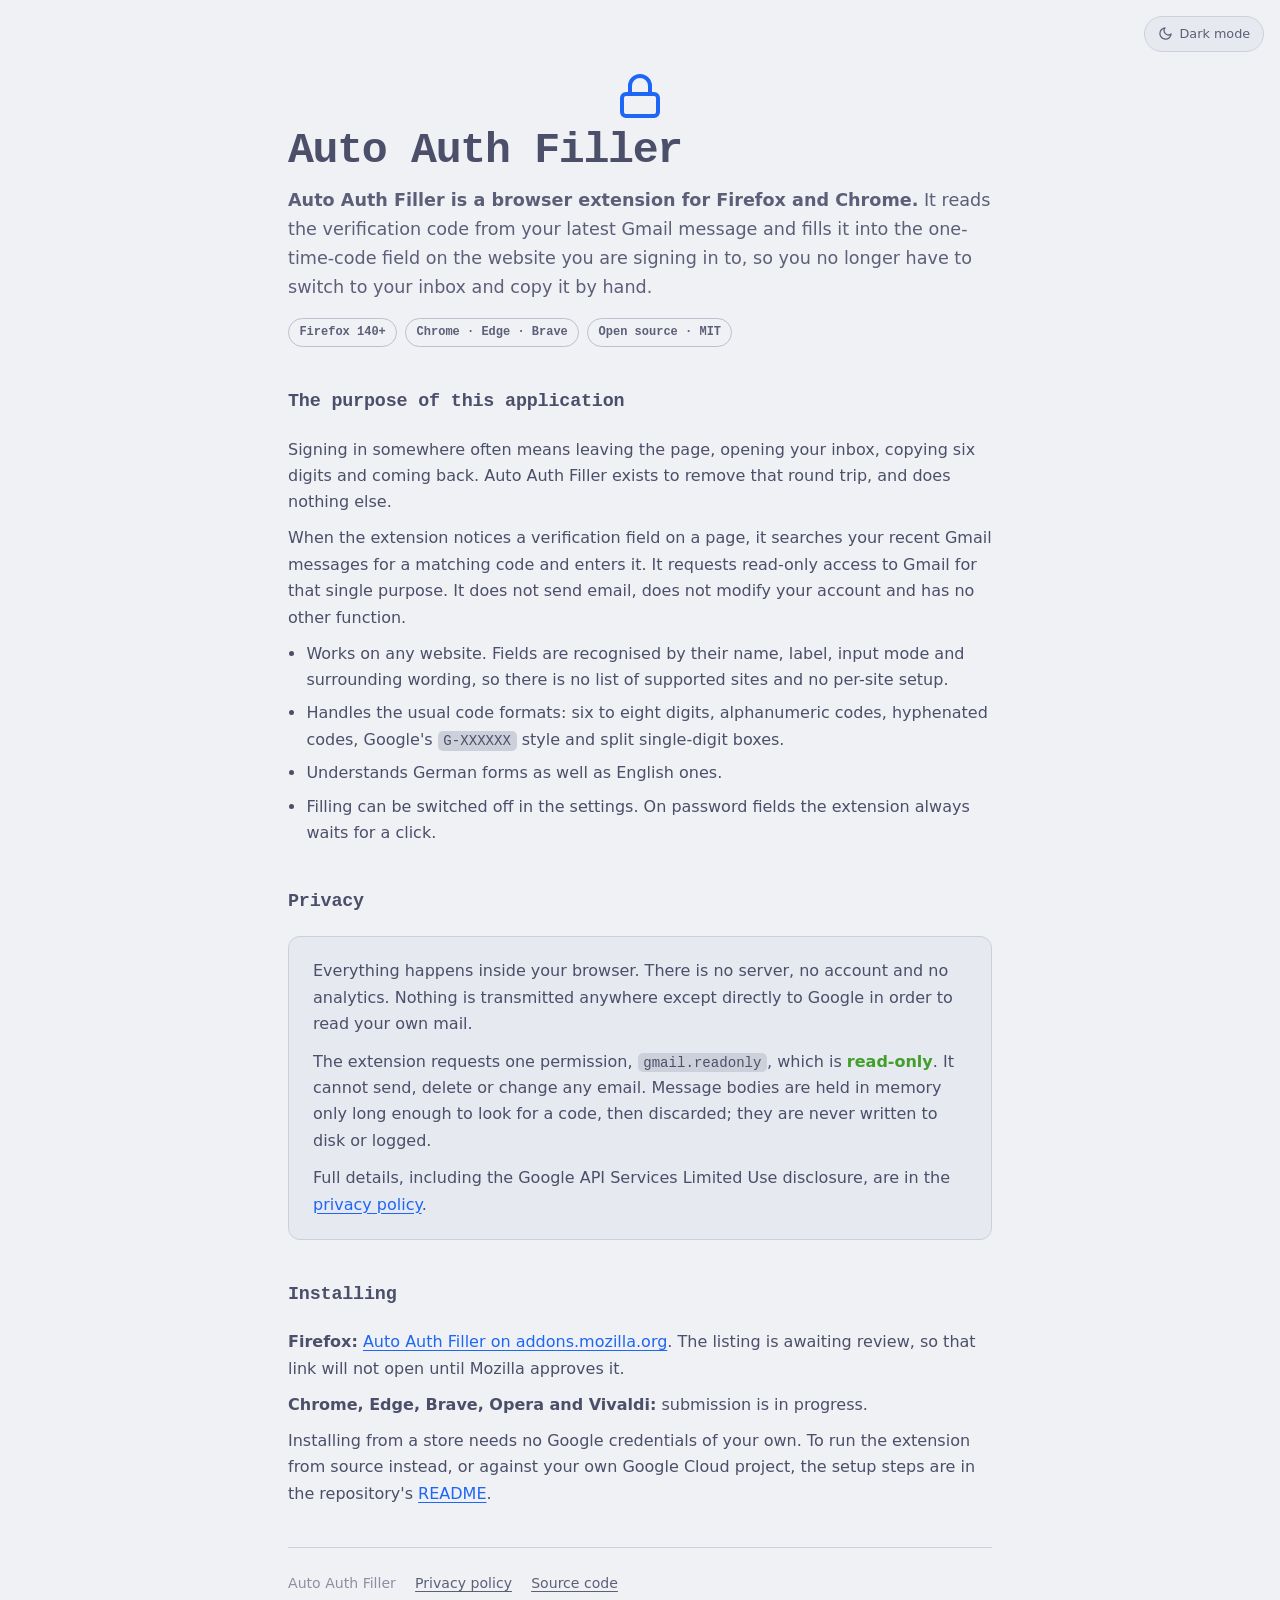
==== site/index.html @ 884ebc09 "Point people at the Firefox listing The README and the site both told visitors the extension was in " ====
<!DOCTYPE html>
<html lang="en">
<head>
<meta charset="UTF-8" />
<meta name="viewport" content="width=device-width, initial-scale=1" />
<title>Auto Auth Filler</title>
<meta name="description" content="Auto Auth Filler is a browser extension that reads the verification code from your latest Gmail message and fills it into the one-time-code field on any website." />
<meta name="google-site-verification" content="8aqsXIR3fOtwj0UYAIJAL608NgPXEZgzEm2JZPYdAE4" />
<meta name="application-name" content="Auto Auth Filler" />
<link rel="canonical" href="https://autoauthfiller.com/" />
<meta name="theme-color" content="#eff1f5" media="(prefers-color-scheme: light)" />
<meta name="theme-color" content="#1e1e2e" media="(prefers-color-scheme: dark)" />

<!-- Without these the link renders as a bare URL wherever it is shared: the
     video description, a message, a forum post. -->
<meta property="og:type" content="website" />
<meta property="og:site_name" content="Auto Auth Filler" />
<meta property="og:title" content="Auto Auth Filler" />
<meta property="og:description" content="A browser extension that reads the verification code from your latest Gmail message and fills it into the one-time-code field on any website." />
<meta property="og:url" content="https://autoauthfiller.com/" />
<meta property="og:image" content="https://autoauthfiller.com/og-image.png" />
<meta property="og:image:width" content="1200" />
<meta property="og:image:height" content="630" />
<meta property="og:image:alt" content="A verification code being filled into a login form automatically." />
<meta name="twitter:card" content="summary_large_image" />
<meta name="twitter:title" content="Auto Auth Filler" />
<meta name="twitter:description" content="A browser extension that reads the verification code from your latest Gmail message and fills it into the one-time-code field on any website." />
<meta name="twitter:image" content="https://autoauthfiller.com/og-image.png" />

<!-- Drawn rather than typed, so no character can end up in the page text. -->
<link rel="icon" href="data:image/svg+xml,<svg xmlns='http://www.w3.org/2000/svg' viewBox='0 0 24 24' fill='none' stroke='%2389b4fa' stroke-width='2' stroke-linecap='round'><rect x='3' y='11' width='18' height='11' rx='2'/><path d='M7 11V7a5 5 0 0 1 10 0v4'/></svg>" />
<script>
  // Before first paint: a stored choice must win over the system preference,
  // otherwise the page renders in the wrong theme and then corrects itself.
  try {
    var t = localStorage.getItem("theme");
    if (t === "dark" || t === "light") document.documentElement.dataset.theme = t;
  } catch (e) { /* private mode blocks storage; the system preference still works */ }
</script>
<style>
  :root{
    --base:#eff1f5; --mantle:#e6e9ef; --surf0:#ccd0da; --surf1:#bcc0cc;
    --ovl:#8c8fa1; --subtext:#5c5f77; --text:#4c4f69;
    --blue:#1e66f5; --green:#40a02b;
    --mono:ui-monospace,"Cascadia Code",Consolas,"SF Mono",Menlo,monospace;
    --sans:system-ui,-apple-system,"Segoe UI",Roboto,sans-serif;
  }
    /* Dark values live in one place and are applied by two selectors: the
       system preference when the visitor has not chosen, and the explicit
       choice when they have. The attribute wins in both directions. */
    @media (prefers-color-scheme:dark){
      :root:not([data-theme="light"]){
        --base:#1e1e2e; --mantle:#181825; --surf0:#313244; --surf1:#45475a;
        --ovl:#6c7086; --subtext:#a6adc8; --text:#cdd6f4;
        --blue:#89b4fa; --green:#a6e3a1;
      }
    }
    :root[data-theme="dark"]{
      --base:#1e1e2e; --mantle:#181825; --surf0:#313244; --surf1:#45475a;
      --ovl:#6c7086; --subtext:#a6adc8; --text:#cdd6f4;
      --blue:#89b4fa; --green:#a6e3a1;
    }
  *,*::before,*::after{box-sizing:border-box;margin:0;padding:0}
  body{
    background:var(--base);color:var(--text);font-family:var(--sans);
    font-size:16px;line-height:1.65;-webkit-font-smoothing:antialiased;
    padding:clamp(2rem,6vw,4.5rem) 1.25rem 4rem;
  }
  main{max-width:44rem;margin-inline:auto;display:flex;flex-direction:column;gap:2.5rem}
  h1{font-family:var(--mono);font-size:clamp(1.9rem,5vw,2.7rem);font-weight:700;
     letter-spacing:-.03em;line-height:1.05}
  .logo{line-height:1;margin-bottom:.5rem;color:var(--blue)}
  .logo svg{display:block;margin:0 auto}
  h2{font-family:var(--mono);font-size:1.15rem;font-weight:600;letter-spacing:-.01em;margin-bottom:.6rem}
  p{text-wrap:pretty}
  .lede{font-size:1.1rem;color:var(--subtext)}
  section{display:flex;flex-direction:column;gap:.6rem}
  ul{padding-left:1.15rem;display:flex;flex-direction:column;gap:.45rem}
  a{color:var(--blue);text-underline-offset:3px}
  a:focus-visible{outline:2px solid var(--blue);outline-offset:3px;border-radius:3px}
  code{font-family:var(--mono);font-size:.88em;background:var(--surf0);
       padding:.12em .4em;border-radius:5px}
  .card{background:var(--mantle);border:1px solid var(--surf0);border-radius:12px;padding:1.3rem 1.5rem}
  .badges{display:flex;flex-wrap:wrap;gap:.5rem}
  .badge{font-family:var(--mono);font-size:.75rem;font-weight:600;padding:.22rem .65rem;
         border-radius:999px;border:1px solid var(--surf1);color:var(--subtext)}
  .ok{color:var(--green);font-weight:600}
  footer{border-top:1px solid var(--surf0);padding-top:1.5rem;font-size:.88rem;color:var(--ovl);
         display:flex;flex-wrap:wrap;gap:.4rem 1.2rem}
  footer a{color:var(--subtext)}
  .theme-toggle{position:fixed;top:1rem;right:1rem;z-index:10;
    display:inline-flex;align-items:center;gap:.4rem;
    font:inherit;font-size:.8rem;color:var(--subtext);
    background:var(--mantle);border:1px solid var(--surf0);
    border-radius:999px;padding:.4rem .8rem;cursor:pointer}
  .theme-toggle:hover{color:var(--text);border-color:var(--surf1)}
  .theme-toggle:focus-visible{outline:2px solid var(--blue);outline-offset:2px}
  .theme-toggle svg{width:15px;height:15px}
  @media (max-width:480px){.theme-toggle{top:.6rem;right:.6rem;padding:.35rem .6rem}}
</style>
</head>
<body>
<button class="theme-toggle" id="theme-toggle" type="button" aria-live="polite">
  <svg viewBox="0 0 24 24" fill="none" stroke="currentColor" stroke-width="2"
       stroke-linecap="round" stroke-linejoin="round" aria-hidden="true" focusable="false">
    <path d="M21 12.79A9 9 0 1 1 11.21 3 7 7 0 0 0 21 12.79z" />
  </svg>
  <span id="theme-label">Theme</span>
</button>

<main>

  <header>
    <!-- The padlock is drawn rather than typed. Google's branding check reads
         the header as plain text and compares it with the OAuth consent screen
         app name. A padlock emoji here, even outside the h1 and marked
         aria-hidden, still lands in that text as "[lock] Auto Auth Filler" and
         fails the comparison, because aria-hidden hides an element from screen
         readers and not from a text extractor. An SVG carries no characters. -->
    <div class="logo" aria-hidden="true">
      <svg viewBox="0 0 24 24" width="48" height="48" fill="none"
           stroke="currentColor" stroke-width="2" stroke-linecap="round"
           stroke-linejoin="round" focusable="false">
        <rect x="3" y="11" width="18" height="11" rx="2" />
        <path d="M7 11V7a5 5 0 0 1 10 0v4" />
      </svg>
    </div>
    <h1>Auto Auth Filler</h1>
    <p class="lede" style="margin-top:.8rem">
      <strong>Auto Auth Filler is a browser extension for Firefox and Chrome.</strong>
      It reads the verification code from your latest Gmail message and fills it
      into the one-time-code field on the website you are signing in to, so you
      no longer have to switch to your inbox and copy it by hand.
    </p>
    <div class="badges" style="margin-top:1rem">
      <span class="badge">Firefox 140+</span>
      <span class="badge">Chrome · Edge · Brave</span>
      <span class="badge">Open source · MIT</span>
    </div>
  </header>

  <section>
    <h2>The purpose of this application</h2>
    <p>
      Signing in somewhere often means leaving the page, opening your inbox,
      copying six digits and coming back. Auto Auth Filler exists to remove that
      round trip, and does nothing else.
    </p>
    <p>
      When the extension notices a verification field on a page, it searches your
      recent Gmail messages for a matching code and enters it. It requests
      read-only access to Gmail for that single purpose. It does not send email,
      does not modify your account and has no other function.
    </p>
    <ul>
      <li>Works on any website. Fields are recognised by their name, label, input mode and surrounding wording, so there is no list of supported sites and no per-site setup.</li>
      <li>Handles the usual code formats: six to eight digits, alphanumeric codes, hyphenated codes, Google's <code>G-XXXXXX</code> style and split single-digit boxes.</li>
      <li>Understands German forms as well as English ones.</li>
      <li>Filling can be switched off in the settings. On password fields the extension always waits for a click.</li>
    </ul>
  </section>

  <section>
    <h2>Privacy</h2>
    <div class="card">
      <p>
        Everything happens inside your browser. There is no server, no account
        and no analytics. Nothing is transmitted anywhere except directly to
        Google in order to read your own mail.
      </p>
      <p style="margin-top:.7rem">
        The extension requests one permission,
        <code>gmail.readonly</code>, which is <span class="ok">read-only</span>. It
        cannot send, delete or change any email. Message bodies are held in
        memory only long enough to look for a code, then discarded; they are
        never written to disk or logged.
      </p>
      <p style="margin-top:.7rem">
        Full details, including the Google API Services Limited Use disclosure,
        are in the <a href="/privacy">privacy policy</a>.
      </p>
    </div>
  </section>

  <section>
    <h2>Installing</h2>
    <p>
      <strong>Firefox:</strong>
      <a href="https://addons.mozilla.org/firefox/addon/auto-auth-filler/">Auto Auth Filler on addons.mozilla.org</a>.
      The listing is awaiting review, so that link will not open until Mozilla
      approves it.
    </p>
    <p>
      <strong>Chrome, Edge, Brave, Opera and Vivaldi:</strong> submission is in
      progress.
    </p>
    <p>
      Installing from a store needs no Google credentials of your own. To run the
      extension from source instead, or against your own Google Cloud project, the
      setup steps are in the repository's
      <a href="https://github.com/AlekPnv/auto-auth-filler#readme">README</a>.
    </p>
  </section>

  <footer>
    <span>Auto Auth Filler</span>
    <a href="/privacy">Privacy policy</a>
    <a href="https://github.com/AlekPnv/auto-auth-filler">Source code</a>
  </footer>

</main>
<script>
  (function () {
    var root = document.documentElement;
    var btn = document.getElementById("theme-toggle");
    var label = document.getElementById("theme-label");
    var systemDark = window.matchMedia("(prefers-color-scheme: dark)");

    function current() {
      if (root.dataset.theme) return root.dataset.theme;
      return systemDark.matches ? "dark" : "light";
    }
    function paint() {
      var now = current();
      // The button says what a click will do, not what is showing.
      label.textContent = now === "dark" ? "Light mode" : "Dark mode";
      btn.setAttribute("aria-label", "Switch to " + label.textContent.toLowerCase());
    }
    btn.addEventListener("click", function () {
      var next = current() === "dark" ? "light" : "dark";
      root.dataset.theme = next;
      try { localStorage.setItem("theme", next); } catch (e) {}
      paint();
    });
    // Follow the system only while the visitor has made no choice of their own.
    systemDark.addEventListener("change", function () { if (!root.dataset.theme) paint(); });
    paint();
  })();
</script>
</body>
</html>
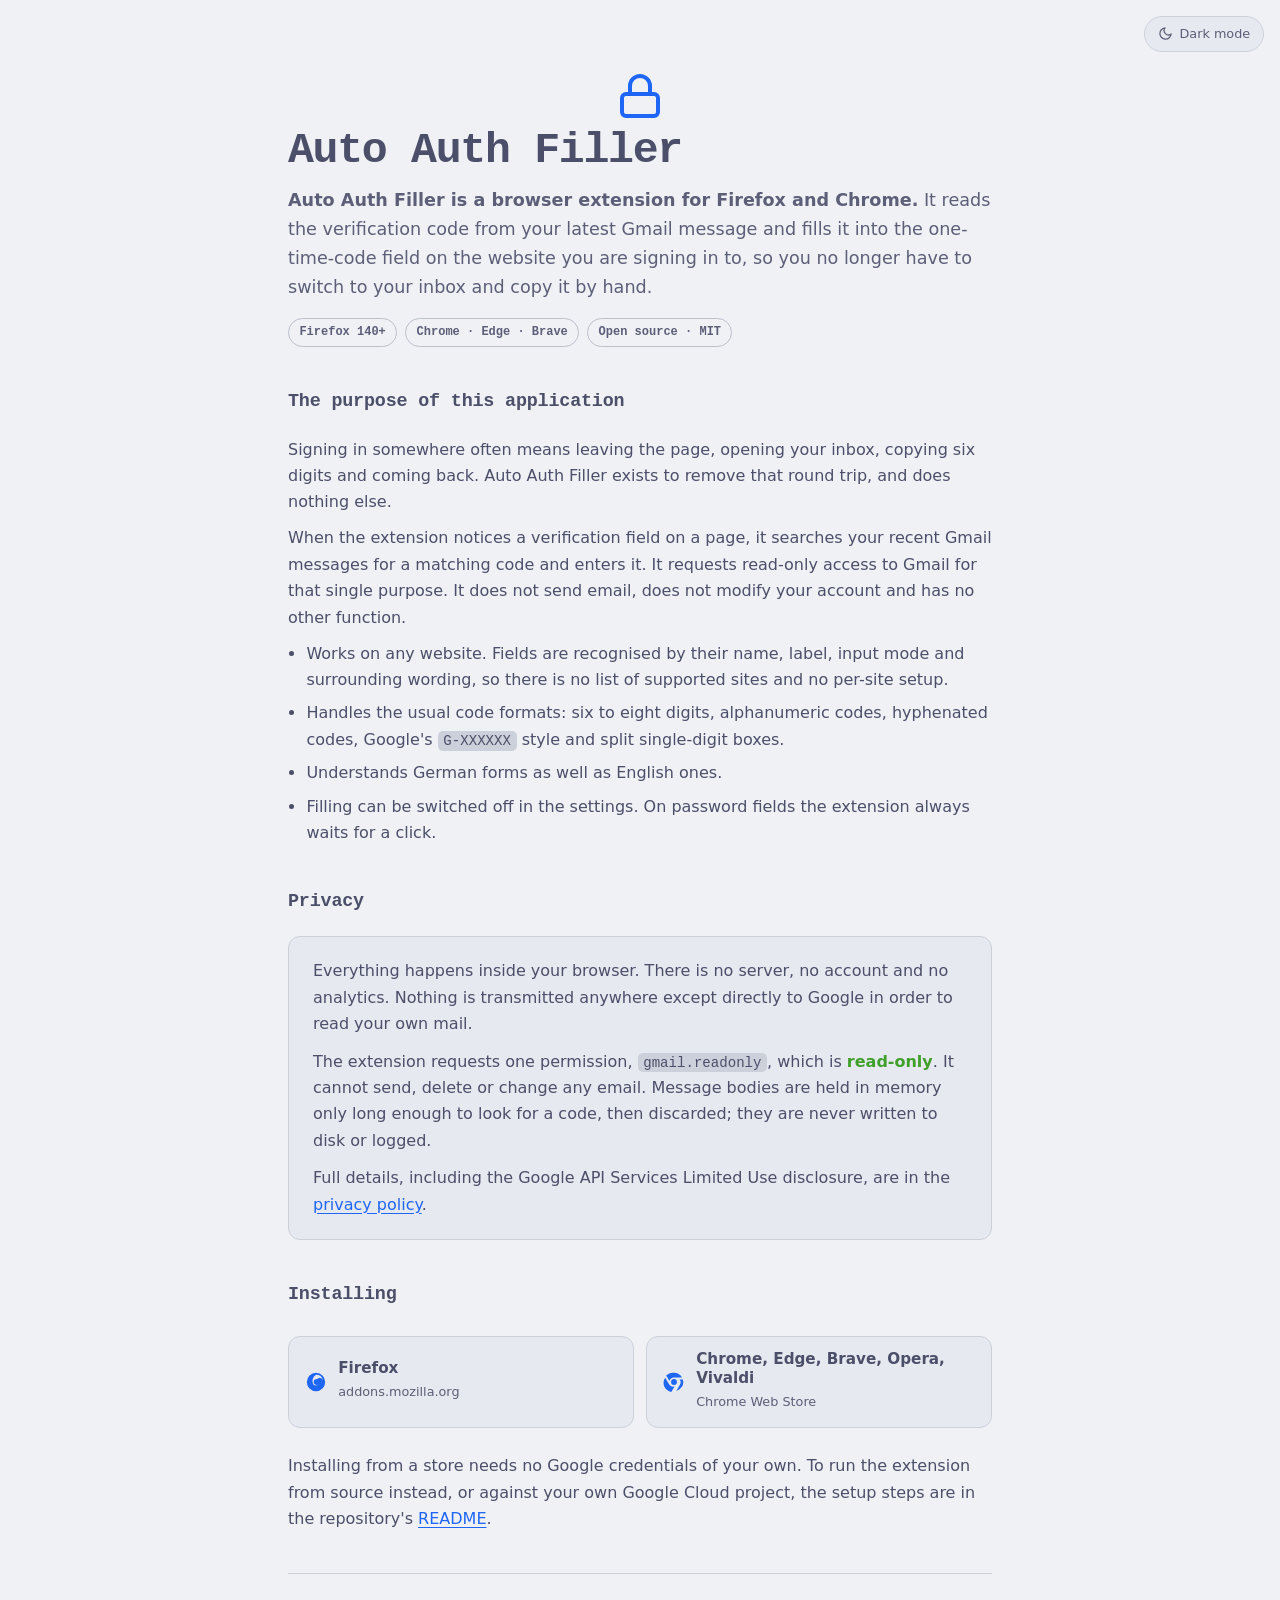
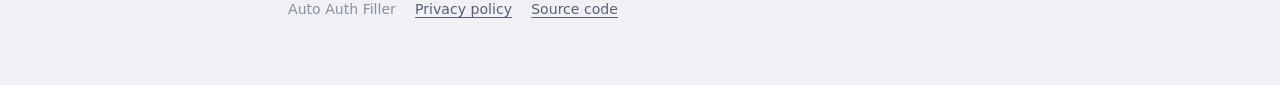
==== commit e93776a4: "Point at the published listings Both stores approved the extension, so the README and the site no lo" ====
--- a/site/index.html
+++ b/site/index.html
@@ -78,8 +78,17 @@
   ul{padding-left:1.15rem;display:flex;flex-direction:column;gap:.45rem}
   a{color:var(--blue);text-underline-offset:3px}
   a:focus-visible{outline:2px solid var(--blue);outline-offset:3px;border-radius:3px}
-  code{font-family:var(--mono);font-size:.88em;background:var(--surf0);
+  code{font-family:var(--mono);font-size:.88em;background:var(--surf0);overflow-wrap:anywhere;
        padding:.12em .4em;border-radius:5px}
+  .stores{display:flex;flex-wrap:wrap;gap:.75rem;margin-top:.4rem}
+  .store{display:flex;align-items:center;gap:.7rem;flex:1 1 15rem;
+    padding:.8rem 1rem;border:1px solid var(--surf0);border-radius:12px;
+    background:var(--mantle);color:var(--text);text-decoration:none}
+  .store:hover{border-color:var(--blue)}
+  .store:focus-visible{outline:2px solid var(--blue);outline-offset:2px}
+  .store svg{flex-shrink:0;color:var(--blue)}
+  .store strong{display:block;font-size:.95rem;line-height:1.25}
+  .store small{color:var(--subtext);font-size:.8rem}
   .card{background:var(--mantle);border:1px solid var(--surf0);border-radius:12px;padding:1.3rem 1.5rem}
   .badges{display:flex;flex-wrap:wrap;gap:.5rem}
   .badge{font-family:var(--mono);font-size:.75rem;font-weight:600;padding:.22rem .65rem;
@@ -184,17 +193,27 @@
 
   <section>
     <h2>Installing</h2>
-    <p>
-      <strong>Firefox:</strong>
-      <a href="https://addons.mozilla.org/firefox/addon/auto-auth-filler/">Auto Auth Filler on addons.mozilla.org</a>.
-      The listing is awaiting review, so that link will not open until Mozilla
-      approves it.
-    </p>
-    <p>
-      <strong>Chrome, Edge, Brave, Opera and Vivaldi:</strong> submission is in
-      progress.
-    </p>
-    <p>
+    <div class="stores">
+      <a class="store" href="https://addons.mozilla.org/firefox/addon/auto-auth-filler/">
+        <svg viewBox="0 0 24 24" width="22" height="22" fill="currentColor" aria-hidden="true" focusable="false">
+          <path d="M12 2a10 10 0 1 0 0 20 10 10 0 0 0 0-20zm0 2.2a7.8 7.8 0 0 1 7.55 5.9c-.5-1.3-1.5-2.3-2.8-2.6-1-.3-2 0-2.6.7-.4.4-.9.6-1.4.6-1.5 0-2.8 1-3.2 2.4-.3 1 0 2.1.7 2.9a3.6 3.6 0 0 0 5.6-.5 4.6 4.6 0 0 1-6.7 1.2A7.8 7.8 0 0 1 12 4.2z"/>
+        </svg>
+        <span>
+          <strong>Firefox</strong>
+          <small>addons.mozilla.org</small>
+        </span>
+      </a>
+      <a class="store" href="https://chromewebstore.google.com/detail/lblhpbalgfpoaeofgpdielbanocedjia">
+        <svg viewBox="0 0 24 24" width="22" height="22" fill="currentColor" aria-hidden="true" focusable="false">
+          <path d="M12 2a10 10 0 0 1 8.66 5H12a5 5 0 0 0-4.9 4.03L3.5 4.8A10 10 0 0 1 12 2zM2.4 7.3l4.2 7.27A5 5 0 0 0 12 17c.2 0 .4 0 .6-.03L9 22.85A10 10 0 0 1 2.4 7.3zm12.9 1.9h6.35a10 10 0 0 1-7.13 12.6l4.2-7.27a5 5 0 0 0-.63-5.33zM12 8.8a3.2 3.2 0 1 1 0 6.4 3.2 3.2 0 0 1 0-6.4z"/>
+        </svg>
+        <span>
+          <strong>Chrome, Edge, Brave, Opera, Vivaldi</strong>
+          <small>Chrome Web Store</small>
+        </span>
+      </a>
+    </div>
+    <p style="margin-top:1rem">
       Installing from a store needs no Google credentials of your own. To run the
       extension from source instead, or against your own Google Cloud project, the
       setup steps are in the repository's
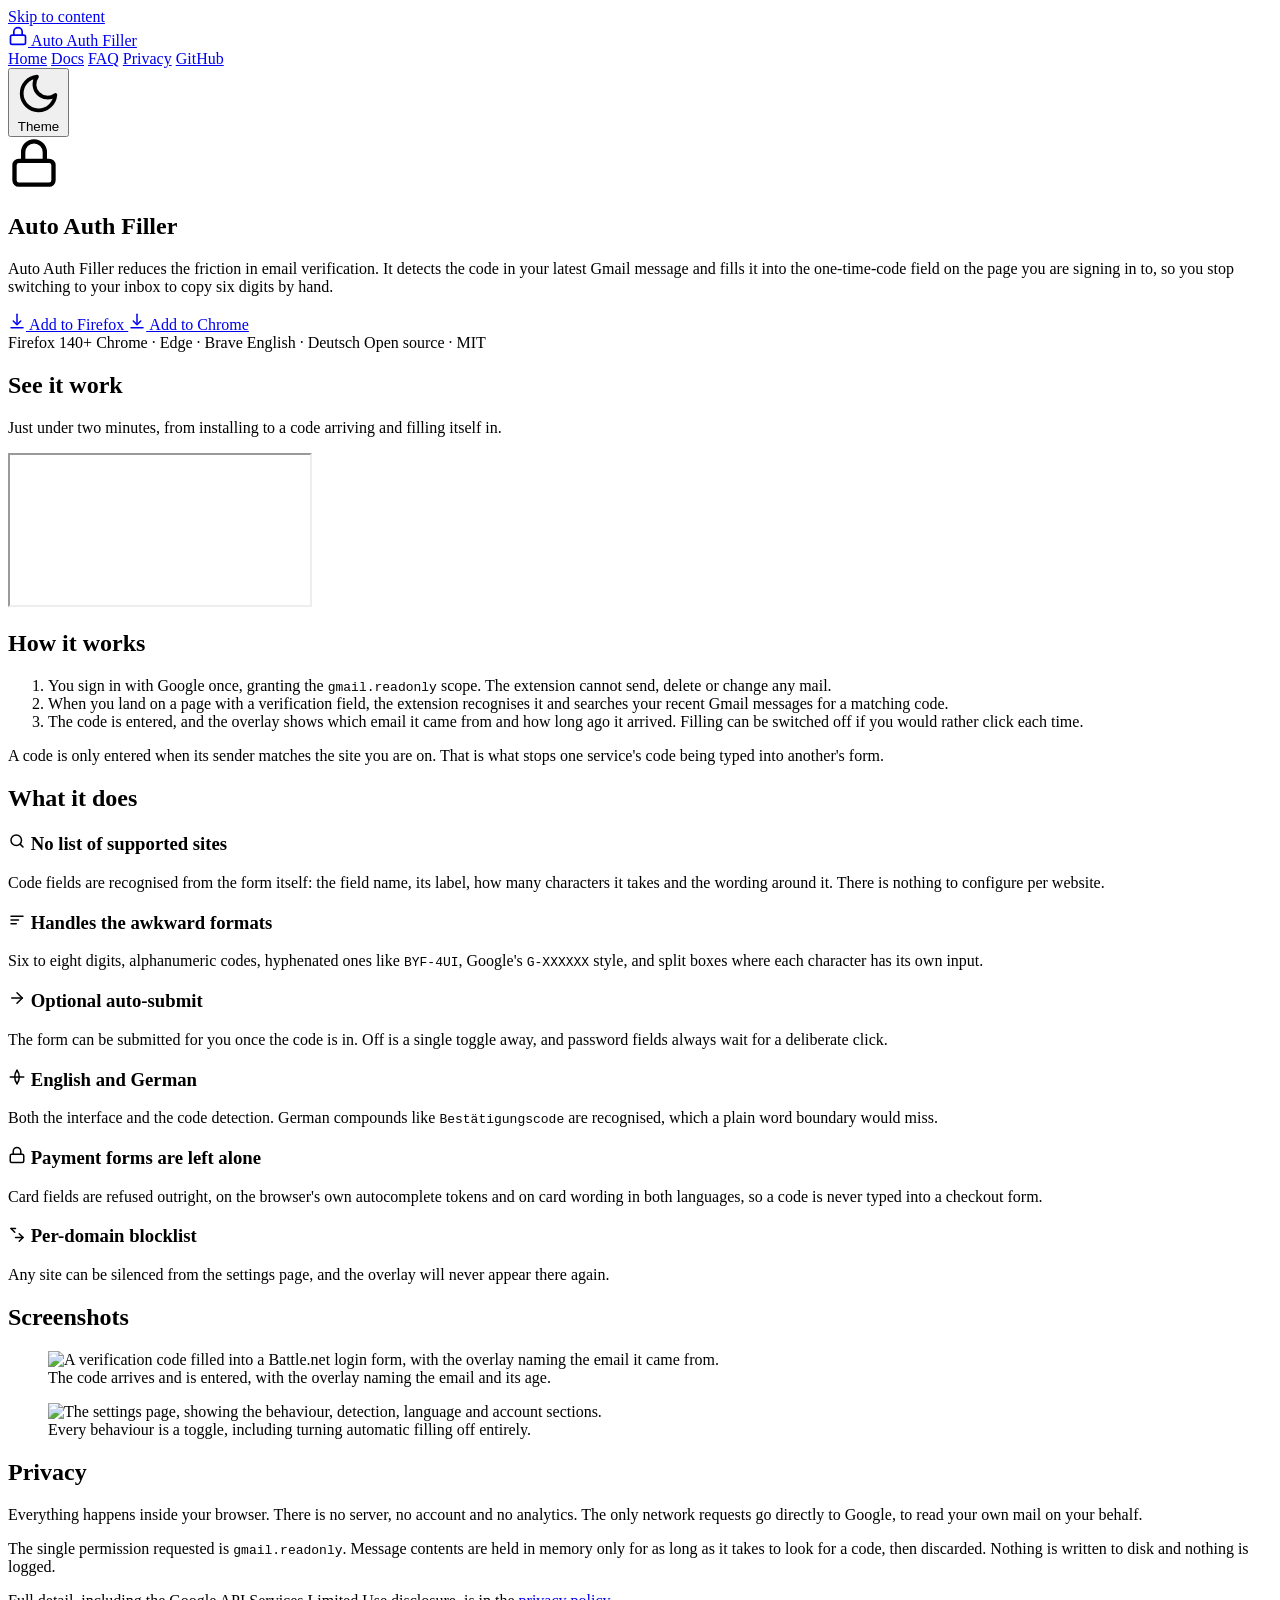
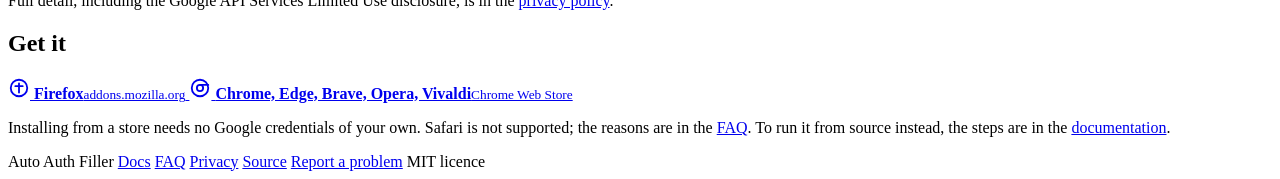
==== commit d4337afd: "Rebuild the site as four pages on one stylesheet The site was one page with no navigation, written t" ====
--- a/site/index.html
+++ b/site/index.html
@@ -4,19 +4,17 @@
 <meta charset="UTF-8" />
 <meta name="viewport" content="width=device-width, initial-scale=1" />
 <title>Auto Auth Filler</title>
-<meta name="description" content="Auto Auth Filler is a browser extension that reads the verification code from your latest Gmail message and fills it into the one-time-code field on any website." />
+<meta name="description" content="Auto Auth Filler is a browser extension that detects the verification code in your latest Gmail message and fills it into the one-time-code field on the site you are signing in to." />
 <meta name="google-site-verification" content="8aqsXIR3fOtwj0UYAIJAL608NgPXEZgzEm2JZPYdAE4" />
 <meta name="application-name" content="Auto Auth Filler" />
 <link rel="canonical" href="https://autoauthfiller.com/" />
 <meta name="theme-color" content="#eff1f5" media="(prefers-color-scheme: light)" />
 <meta name="theme-color" content="#1e1e2e" media="(prefers-color-scheme: dark)" />
 
-<!-- Without these the link renders as a bare URL wherever it is shared: the
-     video description, a message, a forum post. -->
 <meta property="og:type" content="website" />
 <meta property="og:site_name" content="Auto Auth Filler" />
 <meta property="og:title" content="Auto Auth Filler" />
-<meta property="og:description" content="A browser extension that reads the verification code from your latest Gmail message and fills it into the one-time-code field on any website." />
+<meta property="og:description" content="A browser extension that detects the verification code in your latest Gmail message and fills it into the one-time-code field on any website." />
 <meta property="og:url" content="https://autoauthfiller.com/" />
 <meta property="og:image" content="https://autoauthfiller.com/og-image.png" />
 <meta property="og:image:width" content="1200" />
@@ -24,237 +22,271 @@
 <meta property="og:image:alt" content="A verification code being filled into a login form automatically." />
 <meta name="twitter:card" content="summary_large_image" />
 <meta name="twitter:title" content="Auto Auth Filler" />
-<meta name="twitter:description" content="A browser extension that reads the verification code from your latest Gmail message and fills it into the one-time-code field on any website." />
+<meta name="twitter:description" content="A browser extension that detects the verification code in your latest Gmail message and fills it into the one-time-code field on any website." />
 <meta name="twitter:image" content="https://autoauthfiller.com/og-image.png" />
 
-<!-- Drawn rather than typed, so no character can end up in the page text. -->
+<!-- Drawn rather than typed. A padlock emoji here lands in the page text, and
+     Google's branding check compares that text against the consent screen name. -->
 <link rel="icon" href="data:image/svg+xml,<svg xmlns='http://www.w3.org/2000/svg' viewBox='0 0 24 24' fill='none' stroke='%2389b4fa' stroke-width='2' stroke-linecap='round'><rect x='3' y='11' width='18' height='11' rx='2'/><path d='M7 11V7a5 5 0 0 1 10 0v4'/></svg>" />
+<link rel="stylesheet" href="/style.css" />
+<script src="/theme.js" defer></script>
 <script>
-  // Before first paint: a stored choice must win over the system preference,
-  // otherwise the page renders in the wrong theme and then corrects itself.
+  // Before first paint, so a stored choice never flashes the wrong theme.
   try {
     var t = localStorage.getItem("theme");
     if (t === "dark" || t === "light") document.documentElement.dataset.theme = t;
   } catch (e) { /* private mode blocks storage; the system preference still works */ }
 </script>
-<style>
-  :root{
-    --base:#eff1f5; --mantle:#e6e9ef; --surf0:#ccd0da; --surf1:#bcc0cc;
-    --ovl:#8c8fa1; --subtext:#5c5f77; --text:#4c4f69;
-    --blue:#1e66f5; --green:#40a02b;
-    --mono:ui-monospace,"Cascadia Code",Consolas,"SF Mono",Menlo,monospace;
-    --sans:system-ui,-apple-system,"Segoe UI",Roboto,sans-serif;
-  }
-    /* Dark values live in one place and are applied by two selectors: the
-       system preference when the visitor has not chosen, and the explicit
-       choice when they have. The attribute wins in both directions. */
-    @media (prefers-color-scheme:dark){
-      :root:not([data-theme="light"]){
-        --base:#1e1e2e; --mantle:#181825; --surf0:#313244; --surf1:#45475a;
-        --ovl:#6c7086; --subtext:#a6adc8; --text:#cdd6f4;
-        --blue:#89b4fa; --green:#a6e3a1;
-      }
-    }
-    :root[data-theme="dark"]{
-      --base:#1e1e2e; --mantle:#181825; --surf0:#313244; --surf1:#45475a;
-      --ovl:#6c7086; --subtext:#a6adc8; --text:#cdd6f4;
-      --blue:#89b4fa; --green:#a6e3a1;
-    }
-  *,*::before,*::after{box-sizing:border-box;margin:0;padding:0}
-  body{
-    background:var(--base);color:var(--text);font-family:var(--sans);
-    font-size:16px;line-height:1.65;-webkit-font-smoothing:antialiased;
-    padding:clamp(2rem,6vw,4.5rem) 1.25rem 4rem;
-  }
-  main{max-width:44rem;margin-inline:auto;display:flex;flex-direction:column;gap:2.5rem}
-  h1{font-family:var(--mono);font-size:clamp(1.9rem,5vw,2.7rem);font-weight:700;
-     letter-spacing:-.03em;line-height:1.05}
-  .logo{line-height:1;margin-bottom:.5rem;color:var(--blue)}
-  .logo svg{display:block;margin:0 auto}
-  h2{font-family:var(--mono);font-size:1.15rem;font-weight:600;letter-spacing:-.01em;margin-bottom:.6rem}
-  p{text-wrap:pretty}
-  .lede{font-size:1.1rem;color:var(--subtext)}
-  section{display:flex;flex-direction:column;gap:.6rem}
-  ul{padding-left:1.15rem;display:flex;flex-direction:column;gap:.45rem}
-  a{color:var(--blue);text-underline-offset:3px}
-  a:focus-visible{outline:2px solid var(--blue);outline-offset:3px;border-radius:3px}
-  code{font-family:var(--mono);font-size:.88em;background:var(--surf0);overflow-wrap:anywhere;
-       padding:.12em .4em;border-radius:5px}
-  .stores{display:flex;flex-wrap:wrap;gap:.75rem;margin-top:.4rem}
-  .store{display:flex;align-items:center;gap:.7rem;flex:1 1 15rem;
-    padding:.8rem 1rem;border:1px solid var(--surf0);border-radius:12px;
-    background:var(--mantle);color:var(--text);text-decoration:none}
-  .store:hover{border-color:var(--blue)}
-  .store:focus-visible{outline:2px solid var(--blue);outline-offset:2px}
-  .store svg{flex-shrink:0;color:var(--blue)}
-  .store strong{display:block;font-size:.95rem;line-height:1.25}
-  .store small{color:var(--subtext);font-size:.8rem}
-  .card{background:var(--mantle);border:1px solid var(--surf0);border-radius:12px;padding:1.3rem 1.5rem}
-  .badges{display:flex;flex-wrap:wrap;gap:.5rem}
-  .badge{font-family:var(--mono);font-size:.75rem;font-weight:600;padding:.22rem .65rem;
-         border-radius:999px;border:1px solid var(--surf1);color:var(--subtext)}
-  .ok{color:var(--green);font-weight:600}
-  footer{border-top:1px solid var(--surf0);padding-top:1.5rem;font-size:.88rem;color:var(--ovl);
-         display:flex;flex-wrap:wrap;gap:.4rem 1.2rem}
-  footer a{color:var(--subtext)}
-  .theme-toggle{position:fixed;top:1rem;right:1rem;z-index:10;
-    display:inline-flex;align-items:center;gap:.4rem;
-    font:inherit;font-size:.8rem;color:var(--subtext);
-    background:var(--mantle);border:1px solid var(--surf0);
-    border-radius:999px;padding:.4rem .8rem;cursor:pointer}
-  .theme-toggle:hover{color:var(--text);border-color:var(--surf1)}
-  .theme-toggle:focus-visible{outline:2px solid var(--blue);outline-offset:2px}
-  .theme-toggle svg{width:15px;height:15px}
-  @media (max-width:480px){.theme-toggle{top:.6rem;right:.6rem;padding:.35rem .6rem}}
-</style>
 </head>
 <body>
-<button class="theme-toggle" id="theme-toggle" type="button" aria-live="polite">
-  <svg viewBox="0 0 24 24" fill="none" stroke="currentColor" stroke-width="2"
-       stroke-linecap="round" stroke-linejoin="round" aria-hidden="true" focusable="false">
-    <path d="M21 12.79A9 9 0 1 1 11.21 3 7 7 0 0 0 21 12.79z" />
-  </svg>
-  <span id="theme-label">Theme</span>
-</button>
-
-<main>
-
-  <header>
-    <!-- The padlock is drawn rather than typed. Google's branding check reads
-         the header as plain text and compares it with the OAuth consent screen
-         app name. A padlock emoji here, even outside the h1 and marked
-         aria-hidden, still lands in that text as "[lock] Auto Auth Filler" and
-         fails the comparison, because aria-hidden hides an element from screen
-         readers and not from a text extractor. An SVG carries no characters. -->
-    <div class="logo" aria-hidden="true">
-      <svg viewBox="0 0 24 24" width="48" height="48" fill="none"
-           stroke="currentColor" stroke-width="2" stroke-linecap="round"
-           stroke-linejoin="round" focusable="false">
-        <rect x="3" y="11" width="18" height="11" rx="2" />
-        <path d="M7 11V7a5 5 0 0 1 10 0v4" />
+<a class="skip" href="#main">Skip to content</a>
+
+<header class="topbar">
+  <div class="wrap">
+    <a class="brand" href="/">
+      <svg viewBox="0 0 24 24" width="20" height="20" fill="none" stroke="currentColor"
+           stroke-width="2" stroke-linecap="round" stroke-linejoin="round" aria-hidden="true" focusable="false">
+        <rect x="3" y="11" width="18" height="11" rx="2" /><path d="M7 11V7a5 5 0 0 1 10 0v4" />
       </svg>
-    </div>
-    <h1>Auto Auth Filler</h1>
-    <p class="lede" style="margin-top:.8rem">
-      <strong>Auto Auth Filler is a browser extension for Firefox and Chrome.</strong>
-      It reads the verification code from your latest Gmail message and fills it
-      into the one-time-code field on the website you are signing in to, so you
-      no longer have to switch to your inbox and copy it by hand.
-    </p>
-    <div class="badges" style="margin-top:1rem">
-      <span class="badge">Firefox 140+</span>
-      <span class="badge">Chrome · Edge · Brave</span>
-      <span class="badge">Open source · MIT</span>
-    </div>
-  </header>
-
-  <section>
-    <h2>The purpose of this application</h2>
-    <p>
-      Signing in somewhere often means leaving the page, opening your inbox,
-      copying six digits and coming back. Auto Auth Filler exists to remove that
-      round trip, and does nothing else.
-    </p>
-    <p>
-      When the extension notices a verification field on a page, it searches your
-      recent Gmail messages for a matching code and enters it. It requests
-      read-only access to Gmail for that single purpose. It does not send email,
-      does not modify your account and has no other function.
-    </p>
-    <ul>
-      <li>Works on any website. Fields are recognised by their name, label, input mode and surrounding wording, so there is no list of supported sites and no per-site setup.</li>
-      <li>Handles the usual code formats: six to eight digits, alphanumeric codes, hyphenated codes, Google's <code>G-XXXXXX</code> style and split single-digit boxes.</li>
-      <li>Understands German forms as well as English ones.</li>
-      <li>Filling can be switched off in the settings. On password fields the extension always waits for a click.</li>
-    </ul>
-  </section>
-
-  <section>
-    <h2>Privacy</h2>
-    <div class="card">
+      Auto Auth Filler
+    </a>
+    <nav class="nav" aria-label="Main">
+      <a href="/" aria-current="page">Home</a>
+      <a href="/docs">Docs</a>
+      <a href="/faq">FAQ</a>
+      <a href="/privacy">Privacy</a>
+      <a href="https://github.com/AlekPnv/auto-auth-filler">GitHub</a>
+    </nav>
+    <button class="theme-toggle" id="theme-toggle" type="button">
+      <svg viewBox="0 0 24 24" fill="none" stroke="currentColor" stroke-width="2"
+           stroke-linecap="round" stroke-linejoin="round" aria-hidden="true" focusable="false">
+        <path d="M21 12.79A9 9 0 1 1 11.21 3 7 7 0 0 0 21 12.79z" />
+      </svg>
+      <span id="theme-label">Theme</span>
+    </button>
+  </div>
+</header>
+
+<main id="main">
+  <div class="wrap">
+
+    <section class="hero">
+      <div class="logo" aria-hidden="true">
+        <svg viewBox="0 0 24 24" width="52" height="52" fill="none" stroke="currentColor"
+             stroke-width="2" stroke-linecap="round" stroke-linejoin="round" focusable="false">
+          <rect x="3" y="11" width="18" height="11" rx="2" /><path d="M7 11V7a5 5 0 0 1 10 0v4" />
+        </svg>
+      </div>
+      <h1>Auto Auth Filler</h1>
+      <p class="lede">
+        Auto Auth Filler reduces the friction in email verification. It detects the
+        code in your latest Gmail message and fills it into the one-time-code field
+        on the page you are signing in to, so you stop switching to your inbox to
+        copy six digits by hand.
+      </p>
+
+      <div class="cta-row">
+        <a class="btn btn-primary" href="https://addons.mozilla.org/firefox/addon/auto-auth-filler/">
+          <svg viewBox="0 0 24 24" width="18" height="18" fill="none" stroke="currentColor"
+               stroke-width="2" stroke-linecap="round" stroke-linejoin="round" aria-hidden="true" focusable="false">
+            <path d="M12 3v12" /><path d="m7 12 5 5 5-5" /><path d="M4 21h16" />
+          </svg>
+          Add to Firefox
+        </a>
+        <a class="btn btn-secondary" href="https://chromewebstore.google.com/detail/lblhpbalgfpoaeofgpdielbanocedjia">
+          <svg viewBox="0 0 24 24" width="18" height="18" fill="none" stroke="currentColor"
+               stroke-width="2" stroke-linecap="round" stroke-linejoin="round" aria-hidden="true" focusable="false">
+            <path d="M12 3v12" /><path d="m7 12 5 5 5-5" /><path d="M4 21h16" />
+          </svg>
+          Add to Chrome
+        </a>
+      </div>
+
+      <div class="badges">
+        <span class="badge">Firefox 140+</span>
+        <span class="badge">Chrome &middot; Edge &middot; Brave</span>
+        <span class="badge">English &middot; Deutsch</span>
+        <span class="badge">Open source &middot; MIT</span>
+      </div>
+    </section>
+
+    <section aria-labelledby="demo-h" class="narrow">
+      <h2 id="demo-h">See it work</h2>
       <p>
-        Everything happens inside your browser. There is no server, no account
-        and no analytics. Nothing is transmitted anywhere except directly to
-        Google in order to read your own mail.
-      </p>
-      <p style="margin-top:.7rem">
-        The extension requests one permission,
-        <code>gmail.readonly</code>, which is <span class="ok">read-only</span>. It
-        cannot send, delete or change any email. Message bodies are held in
-        memory only long enough to look for a code, then discarded; they are
-        never written to disk or logged.
-      </p>
-      <p style="margin-top:.7rem">
-        Full details, including the Google API Services Limited Use disclosure,
-        are in the <a href="/privacy">privacy policy</a>.
-      </p>
-    </div>
-  </section>
-
-  <section>
-    <h2>Installing</h2>
-    <div class="stores">
-      <a class="store" href="https://addons.mozilla.org/firefox/addon/auto-auth-filler/">
-        <svg viewBox="0 0 24 24" width="22" height="22" fill="currentColor" aria-hidden="true" focusable="false">
-          <path d="M12 2a10 10 0 1 0 0 20 10 10 0 0 0 0-20zm0 2.2a7.8 7.8 0 0 1 7.55 5.9c-.5-1.3-1.5-2.3-2.8-2.6-1-.3-2 0-2.6.7-.4.4-.9.6-1.4.6-1.5 0-2.8 1-3.2 2.4-.3 1 0 2.1.7 2.9a3.6 3.6 0 0 0 5.6-.5 4.6 4.6 0 0 1-6.7 1.2A7.8 7.8 0 0 1 12 4.2z"/>
-        </svg>
-        <span>
-          <strong>Firefox</strong>
-          <small>addons.mozilla.org</small>
-        </span>
-      </a>
-      <a class="store" href="https://chromewebstore.google.com/detail/lblhpbalgfpoaeofgpdielbanocedjia">
-        <svg viewBox="0 0 24 24" width="22" height="22" fill="currentColor" aria-hidden="true" focusable="false">
-          <path d="M12 2a10 10 0 0 1 8.66 5H12a5 5 0 0 0-4.9 4.03L3.5 4.8A10 10 0 0 1 12 2zM2.4 7.3l4.2 7.27A5 5 0 0 0 12 17c.2 0 .4 0 .6-.03L9 22.85A10 10 0 0 1 2.4 7.3zm12.9 1.9h6.35a10 10 0 0 1-7.13 12.6l4.2-7.27a5 5 0 0 0-.63-5.33zM12 8.8a3.2 3.2 0 1 1 0 6.4 3.2 3.2 0 0 1 0-6.4z"/>
-        </svg>
-        <span>
-          <strong>Chrome, Edge, Brave, Opera, Vivaldi</strong>
-          <small>Chrome Web Store</small>
-        </span>
-      </a>
-    </div>
-    <p style="margin-top:1rem">
-      Installing from a store needs no Google credentials of your own. To run the
-      extension from source instead, or against your own Google Cloud project, the
-      setup steps are in the repository's
-      <a href="https://github.com/AlekPnv/auto-auth-filler#readme">README</a>.
-    </p>
-  </section>
-
-  <footer>
+        Just under two minutes, from installing to a code arriving and filling
+        itself in.
+      </p>
+      <div class="video">
+        <!-- youtube-nocookie sets no tracking cookie until the video is played,
+             which is the right default for a site about not leaking data. -->
+        <iframe src="https://www.youtube-nocookie.com/embed/S_3jNeLl1Iw"
+                title="Auto Auth Filler demo video"
+                loading="lazy"
+                allow="accelerometer; clipboard-write; encrypted-media; picture-in-picture"
+                allowfullscreen></iframe>
+      </div>
+    </section>
+
+    <section aria-labelledby="how-h" class="narrow">
+      <h2 id="how-h">How it works</h2>
+      <ol>
+        <li>
+          You sign in with Google once, granting the <code>gmail.readonly</code>
+          scope. The extension cannot send, delete or change any mail.
+        </li>
+        <li>
+          When you land on a page with a verification field, the extension
+          recognises it and searches your recent Gmail messages for a matching code.
+        </li>
+        <li>
+          The code is entered, and the overlay shows which email it came from and
+          how long ago it arrived. Filling can be switched off if you would rather
+          click each time.
+        </li>
+      </ol>
+      <p class="note">
+        A code is only entered when its sender matches the site you are on. That is
+        what stops one service's code being typed into another's form.
+      </p>
+    </section>
+
+    <section aria-labelledby="feat-h">
+      <h2 id="feat-h">What it does</h2>
+      <div class="grid">
+        <div class="card feature">
+          <h3>
+            <svg viewBox="0 0 24 24" width="18" height="18" fill="none" stroke="currentColor" stroke-width="2" stroke-linecap="round" aria-hidden="true" focusable="false"><circle cx="11" cy="11" r="7" /><path d="m20 20-3.5-3.5" /></svg>
+            No list of supported sites
+          </h3>
+          <p>
+            Code fields are recognised from the form itself: the field name, its
+            label, how many characters it takes and the wording around it. There is
+            nothing to configure per website.
+          </p>
+        </div>
+        <div class="card feature">
+          <h3>
+            <svg viewBox="0 0 24 24" width="18" height="18" fill="none" stroke="currentColor" stroke-width="2" stroke-linecap="round" aria-hidden="true" focusable="false"><path d="M4 7h16" /><path d="M4 12h10" /><path d="M4 17h7" /></svg>
+            Handles the awkward formats
+          </h3>
+          <p>
+            Six to eight digits, alphanumeric codes, hyphenated ones like
+            <code>BYF-4UI</code>, Google's <code>G-XXXXXX</code> style, and split
+            boxes where each character has its own input.
+          </p>
+        </div>
+        <div class="card feature">
+          <h3>
+            <svg viewBox="0 0 24 24" width="18" height="18" fill="none" stroke="currentColor" stroke-width="2" stroke-linecap="round" aria-hidden="true" focusable="false"><path d="M5 12h14" /><path d="m12 5 7 7-7 7" /></svg>
+            Optional auto-submit
+          </h3>
+          <p>
+            The form can be submitted for you once the code is in. Off is a single
+            toggle away, and password fields always wait for a deliberate click.
+          </p>
+        </div>
+        <div class="card feature">
+          <h3>
+            <svg viewBox="0 0 24 24" width="18" height="18" fill="none" stroke="currentColor" stroke-width="2" stroke-linecap="round" aria-hidden="true" focusable="false"><path d="M3 12h18" /><path d="M12 3a15 15 0 0 1 0 18" /><path d="M12 3a15 15 0 0 0 0 18" /></svg>
+            English and German
+          </h3>
+          <p>
+            Both the interface and the code detection. German compounds like
+            <code>Best&auml;tigungscode</code> are recognised, which a plain word
+            boundary would miss.
+          </p>
+        </div>
+        <div class="card feature">
+          <h3>
+            <svg viewBox="0 0 24 24" width="18" height="18" fill="none" stroke="currentColor" stroke-width="2" stroke-linecap="round" aria-hidden="true" focusable="false"><rect x="3" y="11" width="18" height="11" rx="2" /><path d="M7 11V7a5 5 0 0 1 10 0v4" /></svg>
+            Payment forms are left alone
+          </h3>
+          <p>
+            Card fields are refused outright, on the browser's own autocomplete
+            tokens and on card wording in both languages, so a code is never typed
+            into a checkout form.
+          </p>
+        </div>
+        <div class="card feature">
+          <h3>
+            <svg viewBox="0 0 24 24" width="18" height="18" fill="none" stroke="currentColor" stroke-width="2" stroke-linecap="round" aria-hidden="true" focusable="false"><path d="M9 11 4 6" /><path d="M4 6h6" /><path d="M20 18H10" /><path d="m15 13 5 5-5 5" /></svg>
+            Per-domain blocklist
+          </h3>
+          <p>
+            Any site can be silenced from the settings page, and the overlay will
+            never appear there again.
+          </p>
+        </div>
+      </div>
+    </section>
+
+    <section aria-labelledby="shots-h" class="narrow">
+      <h2 id="shots-h">Screenshots</h2>
+      <figure>
+        <img src="/screenshots/code-filled.png" width="1280" height="800" loading="lazy"
+             alt="A verification code filled into a Battle.net login form, with the overlay naming the email it came from." />
+        <figcaption>The code arrives and is entered, with the overlay naming the email and its age.</figcaption>
+      </figure>
+      <figure>
+        <img src="/screenshots/settings.png" width="1280" height="800" loading="lazy"
+             alt="The settings page, showing the behaviour, detection, language and account sections." />
+        <figcaption>Every behaviour is a toggle, including turning automatic filling off entirely.</figcaption>
+      </figure>
+    </section>
+
+    <section aria-labelledby="priv-h" class="narrow">
+      <h2 id="priv-h">Privacy</h2>
+      <div class="card">
+        <p>
+          Everything happens inside your browser. There is no server, no account
+          and no analytics. The only network requests go directly to Google, to
+          read your own mail on your behalf.
+        </p>
+        <p style="margin-top:.8rem">
+          The single permission requested is <code>gmail.readonly</code>. Message
+          contents are held in memory only for as long as it takes to look for a
+          code, then discarded. Nothing is written to disk and nothing is logged.
+        </p>
+        <p style="margin-top:.8rem">
+          Full detail, including the Google API Services Limited Use disclosure,
+          is in the <a href="/privacy">privacy policy</a>.
+        </p>
+      </div>
+    </section>
+
+    <section aria-labelledby="get-h" class="narrow">
+      <h2 id="get-h">Get it</h2>
+      <div class="stores">
+        <a class="store" href="https://addons.mozilla.org/firefox/addon/auto-auth-filler/">
+          <svg viewBox="0 0 24 24" width="22" height="22" fill="none" stroke="currentColor" stroke-width="2" stroke-linecap="round" aria-hidden="true" focusable="false"><circle cx="12" cy="12" r="9" /><path d="M12 7v10" /><path d="M8 10h8" /></svg>
+          <span><strong>Firefox</strong><small>addons.mozilla.org</small></span>
+        </a>
+        <a class="store" href="https://chromewebstore.google.com/detail/lblhpbalgfpoaeofgpdielbanocedjia">
+          <svg viewBox="0 0 24 24" width="22" height="22" fill="none" stroke="currentColor" stroke-width="2" stroke-linecap="round" aria-hidden="true" focusable="false"><circle cx="12" cy="12" r="9" /><circle cx="12" cy="12" r="3.4" /><path d="M12 8.6h9" /></svg>
+          <span><strong>Chrome, Edge, Brave, Opera, Vivaldi</strong><small>Chrome Web Store</small></span>
+        </a>
+      </div>
+      <p style="margin-top:1rem">
+        Installing from a store needs no Google credentials of your own. Safari is
+        not supported; the reasons are in the <a href="/faq#safari">FAQ</a>. To run
+        it from source instead, the steps are in the
+        <a href="/docs">documentation</a>.
+      </p>
+    </section>
+
+  </div>
+</main>
+
+<footer>
+  <div class="wrap">
     <span>Auto Auth Filler</span>
-    <a href="/privacy">Privacy policy</a>
-    <a href="https://github.com/AlekPnv/auto-auth-filler">Source code</a>
-  </footer>
-
-</main>
-<script>
-  (function () {
-    var root = document.documentElement;
-    var btn = document.getElementById("theme-toggle");
-    var label = document.getElementById("theme-label");
-    var systemDark = window.matchMedia("(prefers-color-scheme: dark)");
-
-    function current() {
-      if (root.dataset.theme) return root.dataset.theme;
-      return systemDark.matches ? "dark" : "light";
-    }
-    function paint() {
-      var now = current();
-      // The button says what a click will do, not what is showing.
-      label.textContent = now === "dark" ? "Light mode" : "Dark mode";
-      btn.setAttribute("aria-label", "Switch to " + label.textContent.toLowerCase());
-    }
-    btn.addEventListener("click", function () {
-      var next = current() === "dark" ? "light" : "dark";
-      root.dataset.theme = next;
-      try { localStorage.setItem("theme", next); } catch (e) {}
-      paint();
-    });
-    // Follow the system only while the visitor has made no choice of their own.
-    systemDark.addEventListener("change", function () { if (!root.dataset.theme) paint(); });
-    paint();
-  })();
-</script>
+    <a href="/docs">Docs</a>
+    <a href="/faq">FAQ</a>
+    <a href="/privacy">Privacy</a>
+    <a href="https://github.com/AlekPnv/auto-auth-filler">Source</a>
+    <a href="https://github.com/AlekPnv/auto-auth-filler/issues">Report a problem</a>
+    <span class="spacer">MIT licence</span>
+  </div>
+</footer>
 </body>
 </html>
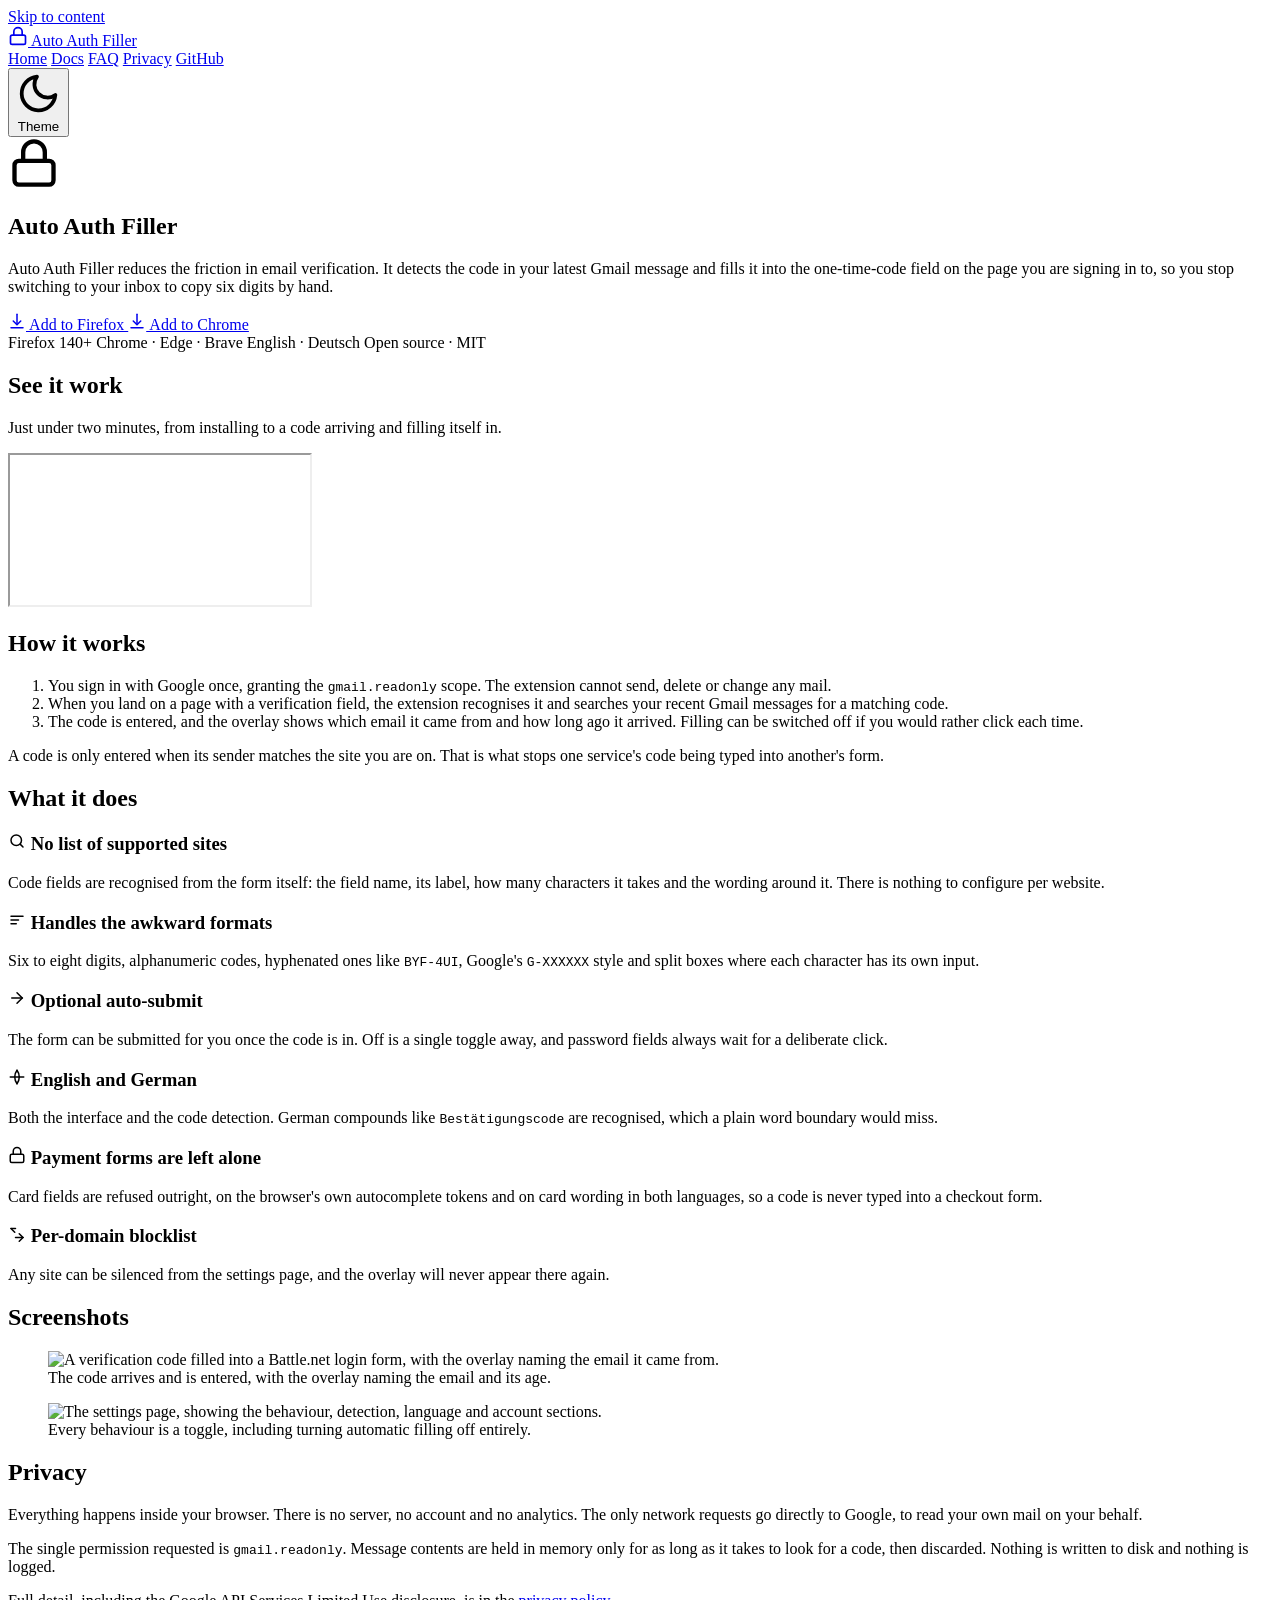
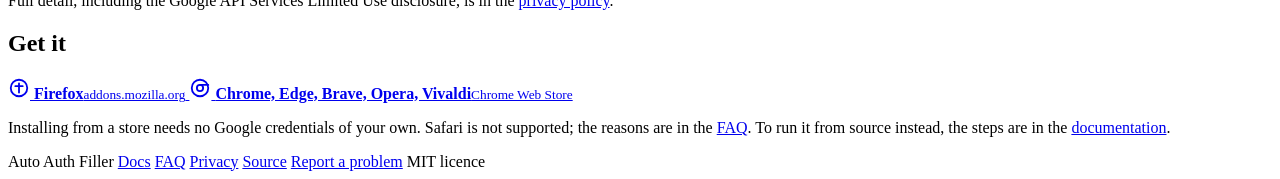
==== commit dafbbd97: "Drop the serial commas from the site and APPLE.md House style does not use them. privacy.html is unt" ====
--- a/site/index.html
+++ b/site/index.html
@@ -171,7 +171,7 @@
           </h3>
           <p>
             Six to eight digits, alphanumeric codes, hyphenated ones like
-            <code>BYF-4UI</code>, Google's <code>G-XXXXXX</code> style, and split
+            <code>BYF-4UI</code>, Google's <code>G-XXXXXX</code> style and split
             boxes where each character has its own input.
           </p>
         </div>
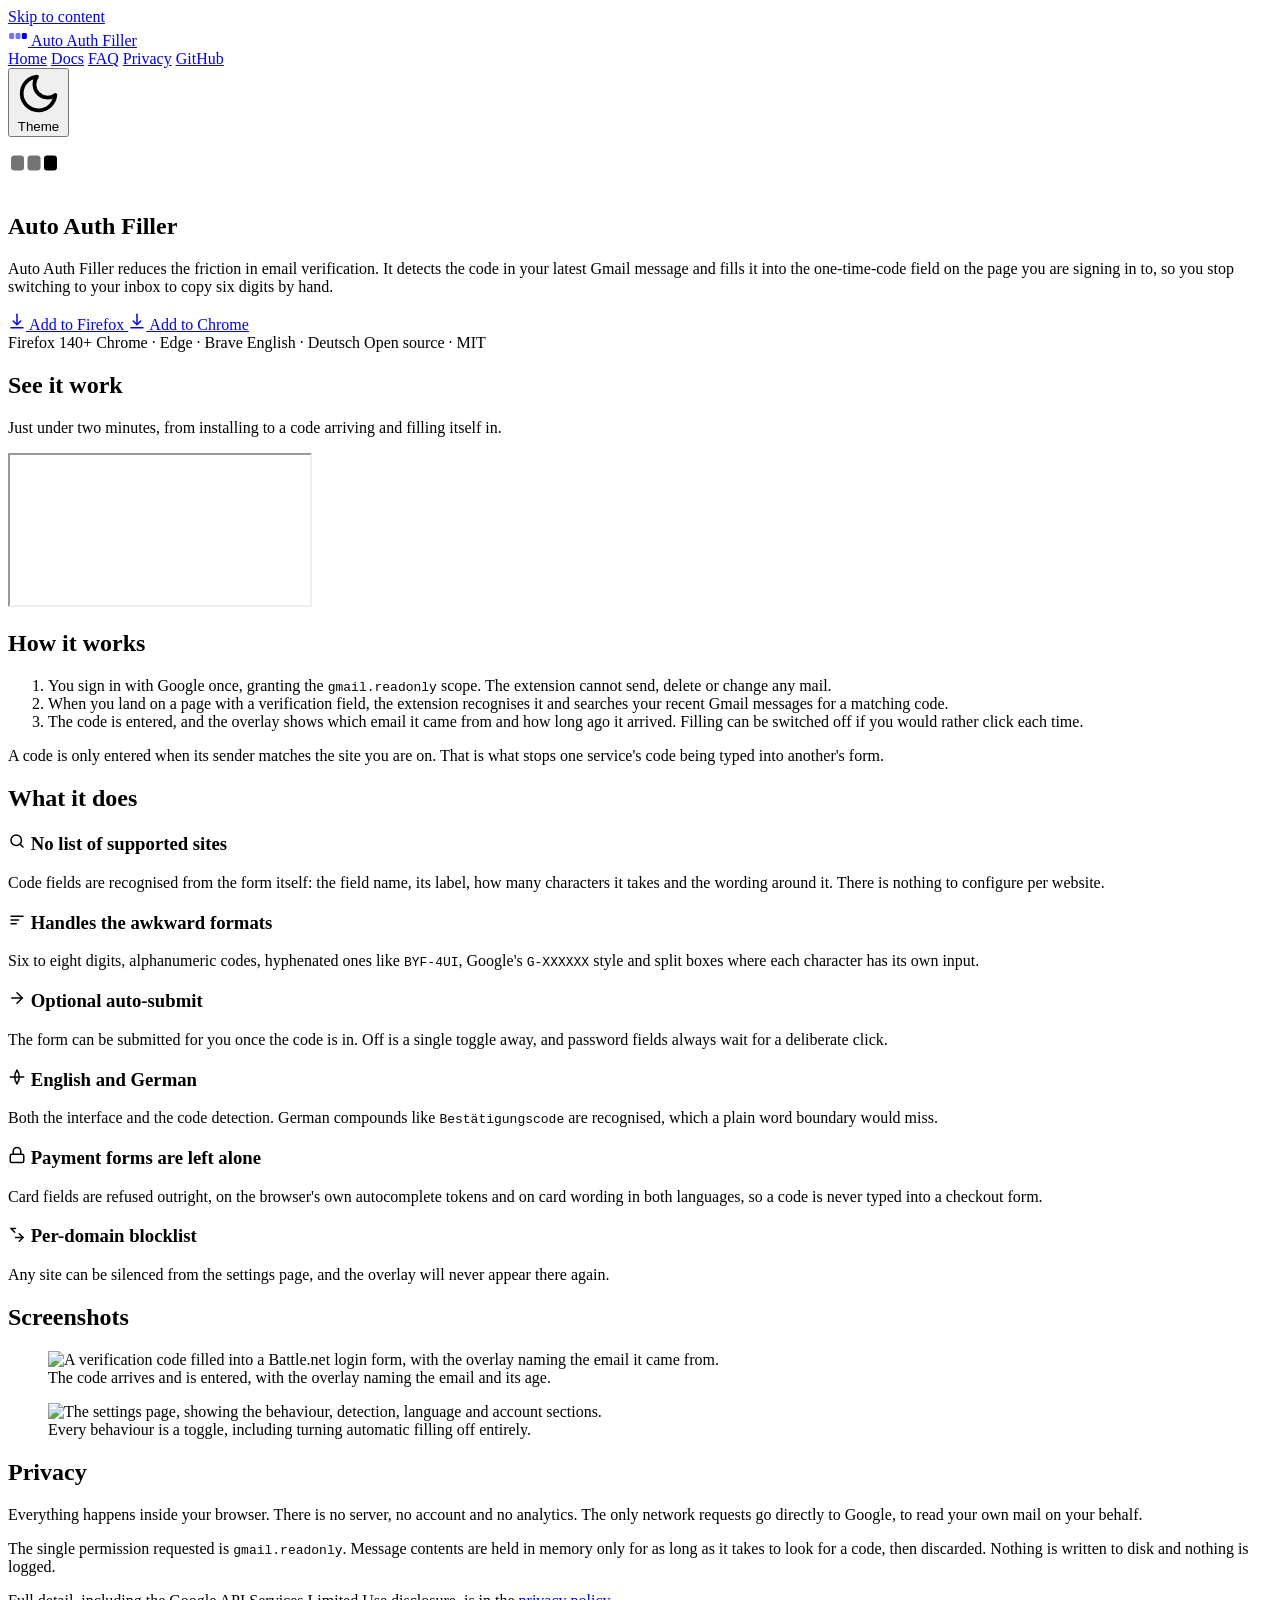
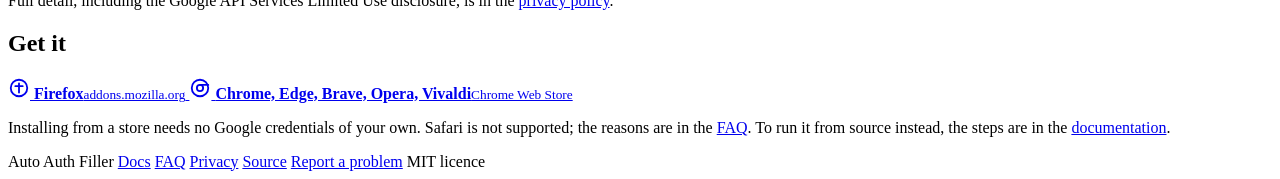
==== commit 05282462: "New palette and a mark that says what the product does The accent moves from Catppuccin blue to indi" ====
--- a/site/index.html
+++ b/site/index.html
@@ -8,8 +8,8 @@
 <meta name="google-site-verification" content="8aqsXIR3fOtwj0UYAIJAL608NgPXEZgzEm2JZPYdAE4" />
 <meta name="application-name" content="Auto Auth Filler" />
 <link rel="canonical" href="https://autoauthfiller.com/" />
-<meta name="theme-color" content="#eff1f5" media="(prefers-color-scheme: light)" />
-<meta name="theme-color" content="#1e1e2e" media="(prefers-color-scheme: dark)" />
+<meta name="theme-color" content="#fbfaf9" media="(prefers-color-scheme: light)" />
+<meta name="theme-color" content="#141317" media="(prefers-color-scheme: dark)" />
 
 <meta property="og:type" content="website" />
 <meta property="og:site_name" content="Auto Auth Filler" />
@@ -27,7 +27,7 @@
 
 <!-- Drawn rather than typed. A padlock emoji here lands in the page text, and
      Google's branding check compares that text against the consent screen name. -->
-<link rel="icon" href="data:image/svg+xml,<svg xmlns='http://www.w3.org/2000/svg' viewBox='0 0 24 24' fill='none' stroke='%2389b4fa' stroke-width='2' stroke-linecap='round'><rect x='3' y='11' width='18' height='11' rx='2'/><path d='M7 11V7a5 5 0 0 1 10 0v4'/></svg>" />
+<link rel="icon" href="data:image/svg+xml,<svg xmlns='http://www.w3.org/2000/svg' viewBox='0 0 24 24' fill='%236366f1'><rect x='1.4' y='8.5' width='6' height='7' rx='1.5' opacity='.55'/><rect x='9' y='8.5' width='6' height='7' rx='1.5' opacity='.55'/><rect x='16.6' y='8.5' width='6' height='7' rx='1.5'/></svg>" />
 <link rel="stylesheet" href="/style.css" />
 <script src="/theme.js" defer></script>
 <script>
@@ -44,9 +44,9 @@
 <header class="topbar">
   <div class="wrap">
     <a class="brand" href="/">
-      <svg viewBox="0 0 24 24" width="20" height="20" fill="none" stroke="currentColor"
-           stroke-width="2" stroke-linecap="round" stroke-linejoin="round" aria-hidden="true" focusable="false">
-        <rect x="3" y="11" width="18" height="11" rx="2" /><path d="M7 11V7a5 5 0 0 1 10 0v4" />
+      <svg viewBox="0 0 24 24" width="20" height="20" fill="currentColor"
+           aria-hidden="true" focusable="false">
+        <rect x="1.4" y="8.5" width="6" height="7" rx="1.5" opacity=".55" /><rect x="9" y="8.5" width="6" height="7" rx="1.5" opacity=".55" /><rect x="16.6" y="8.5" width="6" height="7" rx="1.5" />
       </svg>
       Auto Auth Filler
     </a>
@@ -72,9 +72,8 @@
 
     <section class="hero">
       <div class="logo" aria-hidden="true">
-        <svg viewBox="0 0 24 24" width="52" height="52" fill="none" stroke="currentColor"
-             stroke-width="2" stroke-linecap="round" stroke-linejoin="round" focusable="false">
-          <rect x="3" y="11" width="18" height="11" rx="2" /><path d="M7 11V7a5 5 0 0 1 10 0v4" />
+        <svg viewBox="0 0 24 24" width="52" height="52" fill="currentColor" focusable="false">
+          <rect x="1.4" y="8.5" width="6" height="7" rx="1.5" opacity=".55" /><rect x="9" y="8.5" width="6" height="7" rx="1.5" opacity=".55" /><rect x="16.6" y="8.5" width="6" height="7" rx="1.5" />
         </svg>
       </div>
       <h1>Auto Auth Filler</h1>
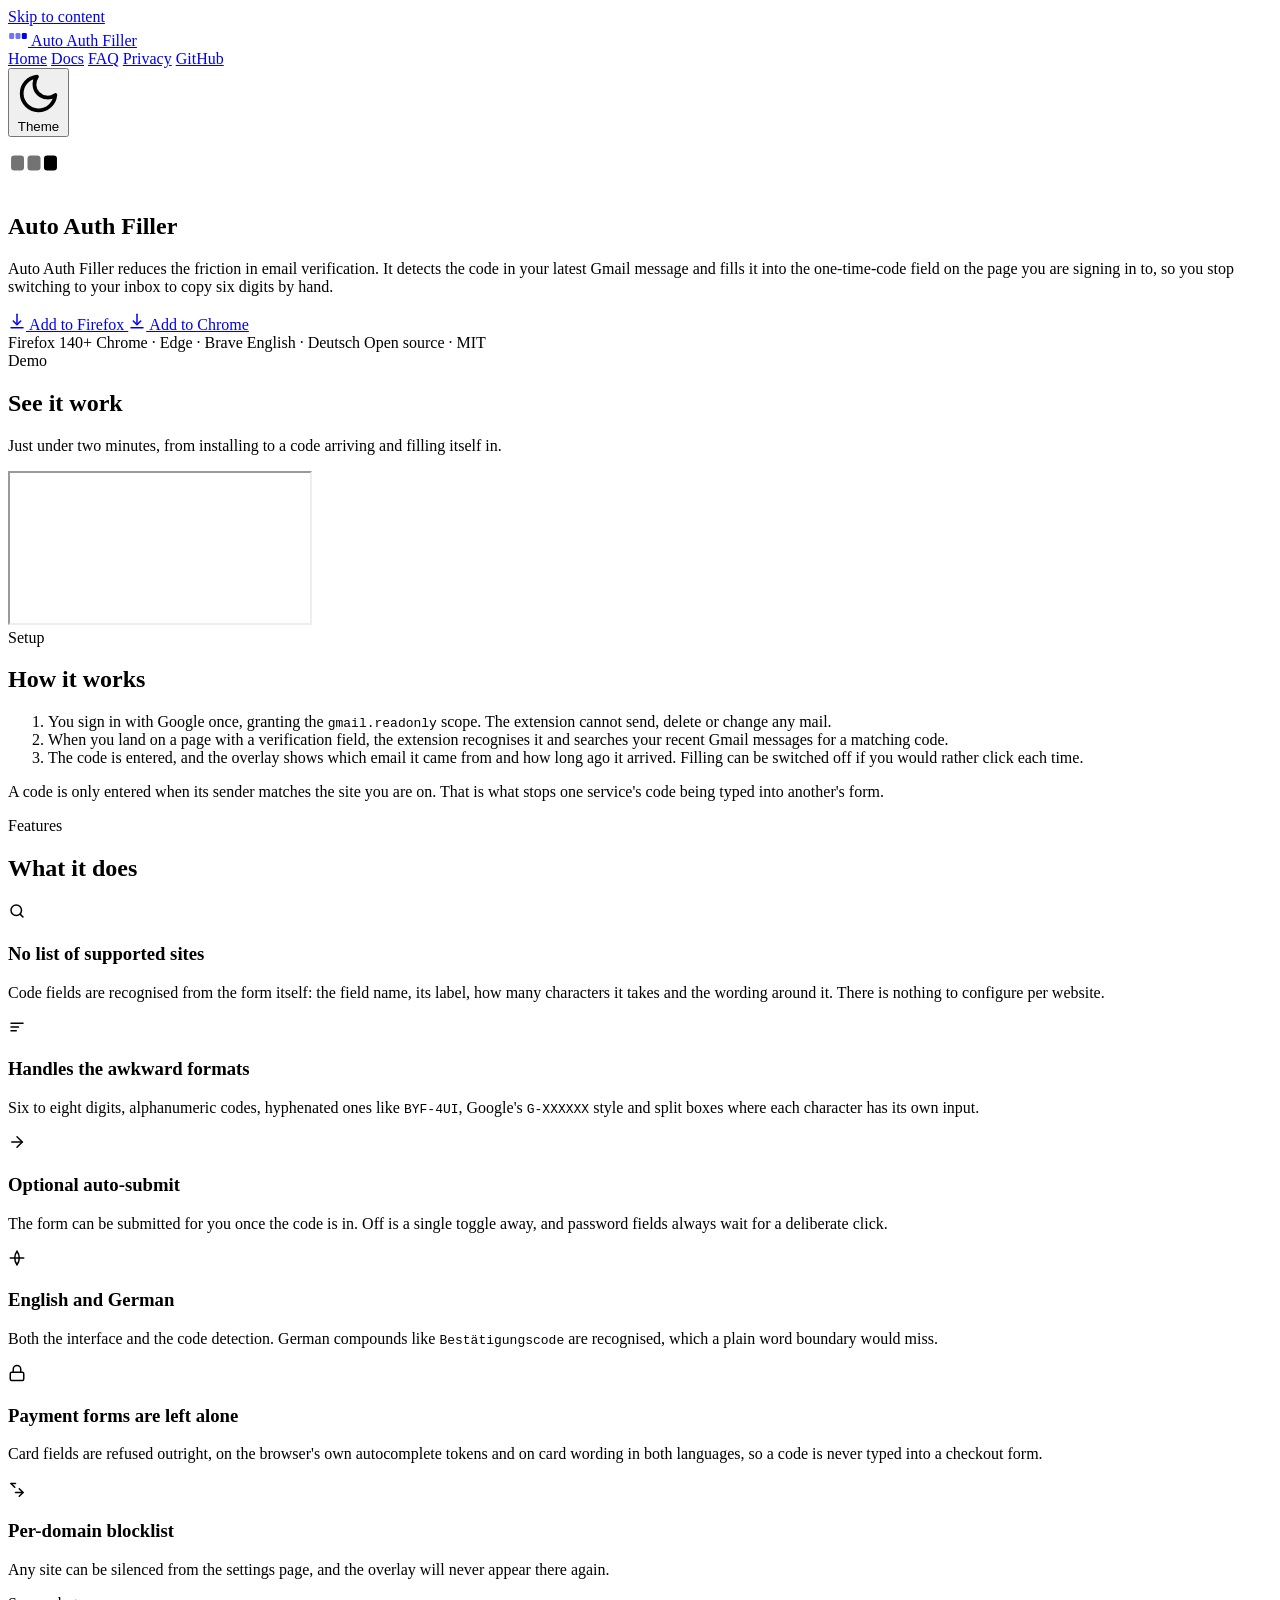
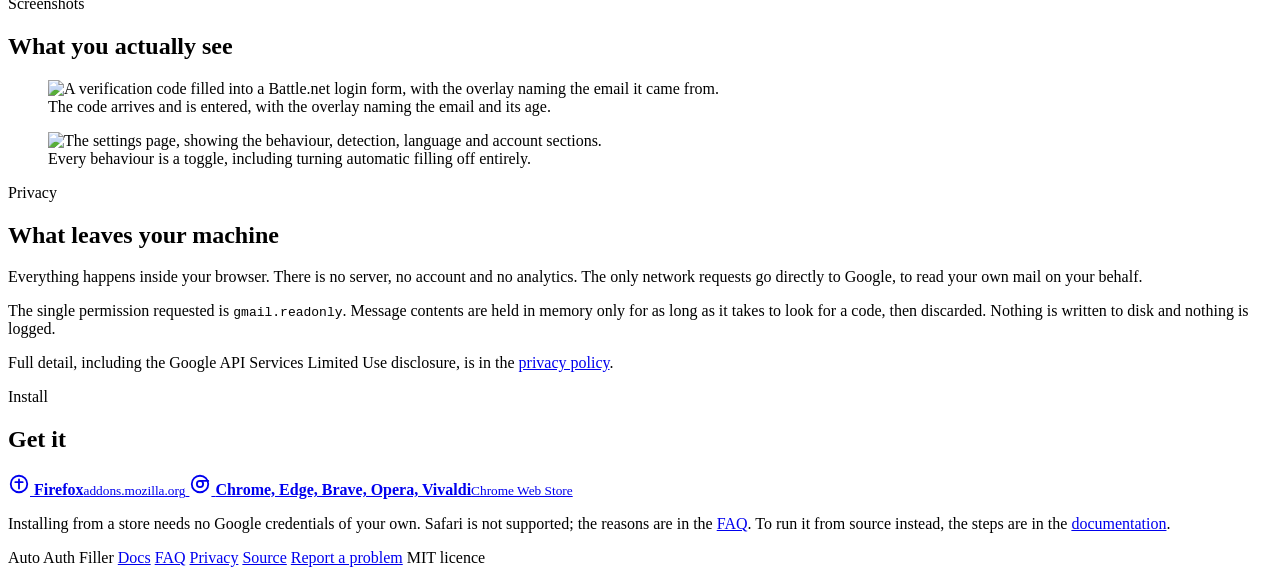
==== commit 5fbd333b: "Rework the site layout on a spacing scale and real elevation Colour and type moved to the new system" ====
--- a/site/index.html
+++ b/site/index.html
@@ -110,6 +110,7 @@
     </section>
 
     <section aria-labelledby="demo-h" class="narrow">
+      <span class="eyebrow">Demo</span>
       <h2 id="demo-h">See it work</h2>
       <p>
         Just under two minutes, from installing to a code arriving and filling
@@ -127,6 +128,7 @@
     </section>
 
     <section aria-labelledby="how-h" class="narrow">
+      <span class="eyebrow">Setup</span>
       <h2 id="how-h">How it works</h2>
       <ol>
         <li>
@@ -150,13 +152,12 @@
     </section>
 
     <section aria-labelledby="feat-h">
+      <span class="eyebrow">Features</span>
       <h2 id="feat-h">What it does</h2>
       <div class="grid">
         <div class="card feature">
-          <h3>
-            <svg viewBox="0 0 24 24" width="18" height="18" fill="none" stroke="currentColor" stroke-width="2" stroke-linecap="round" aria-hidden="true" focusable="false"><circle cx="11" cy="11" r="7" /><path d="m20 20-3.5-3.5" /></svg>
-            No list of supported sites
-          </h3>
+          <span class="feature-icon" aria-hidden="true"><svg viewBox="0 0 24 24" width="18" height="18" fill="none" stroke="currentColor" stroke-width="2" stroke-linecap="round" aria-hidden="true" focusable="false"><circle cx="11" cy="11" r="7" /><path d="m20 20-3.5-3.5" /></svg></span>
+          <h3>No list of supported sites</h3>
           <p>
             Code fields are recognised from the form itself: the field name, its
             label, how many characters it takes and the wording around it. There is
@@ -164,10 +165,8 @@
           </p>
         </div>
         <div class="card feature">
-          <h3>
-            <svg viewBox="0 0 24 24" width="18" height="18" fill="none" stroke="currentColor" stroke-width="2" stroke-linecap="round" aria-hidden="true" focusable="false"><path d="M4 7h16" /><path d="M4 12h10" /><path d="M4 17h7" /></svg>
-            Handles the awkward formats
-          </h3>
+          <span class="feature-icon" aria-hidden="true"><svg viewBox="0 0 24 24" width="18" height="18" fill="none" stroke="currentColor" stroke-width="2" stroke-linecap="round" aria-hidden="true" focusable="false"><path d="M4 7h16" /><path d="M4 12h10" /><path d="M4 17h7" /></svg></span>
+          <h3>Handles the awkward formats</h3>
           <p>
             Six to eight digits, alphanumeric codes, hyphenated ones like
             <code>BYF-4UI</code>, Google's <code>G-XXXXXX</code> style and split
@@ -175,20 +174,16 @@
           </p>
         </div>
         <div class="card feature">
-          <h3>
-            <svg viewBox="0 0 24 24" width="18" height="18" fill="none" stroke="currentColor" stroke-width="2" stroke-linecap="round" aria-hidden="true" focusable="false"><path d="M5 12h14" /><path d="m12 5 7 7-7 7" /></svg>
-            Optional auto-submit
-          </h3>
+          <span class="feature-icon" aria-hidden="true"><svg viewBox="0 0 24 24" width="18" height="18" fill="none" stroke="currentColor" stroke-width="2" stroke-linecap="round" aria-hidden="true" focusable="false"><path d="M5 12h14" /><path d="m12 5 7 7-7 7" /></svg></span>
+          <h3>Optional auto-submit</h3>
           <p>
             The form can be submitted for you once the code is in. Off is a single
             toggle away, and password fields always wait for a deliberate click.
           </p>
         </div>
         <div class="card feature">
-          <h3>
-            <svg viewBox="0 0 24 24" width="18" height="18" fill="none" stroke="currentColor" stroke-width="2" stroke-linecap="round" aria-hidden="true" focusable="false"><path d="M3 12h18" /><path d="M12 3a15 15 0 0 1 0 18" /><path d="M12 3a15 15 0 0 0 0 18" /></svg>
-            English and German
-          </h3>
+          <span class="feature-icon" aria-hidden="true"><svg viewBox="0 0 24 24" width="18" height="18" fill="none" stroke="currentColor" stroke-width="2" stroke-linecap="round" aria-hidden="true" focusable="false"><path d="M3 12h18" /><path d="M12 3a15 15 0 0 1 0 18" /><path d="M12 3a15 15 0 0 0 0 18" /></svg></span>
+          <h3>English and German</h3>
           <p>
             Both the interface and the code detection. German compounds like
             <code>Best&auml;tigungscode</code> are recognised, which a plain word
@@ -196,10 +191,8 @@
           </p>
         </div>
         <div class="card feature">
-          <h3>
-            <svg viewBox="0 0 24 24" width="18" height="18" fill="none" stroke="currentColor" stroke-width="2" stroke-linecap="round" aria-hidden="true" focusable="false"><rect x="3" y="11" width="18" height="11" rx="2" /><path d="M7 11V7a5 5 0 0 1 10 0v4" /></svg>
-            Payment forms are left alone
-          </h3>
+          <span class="feature-icon" aria-hidden="true"><svg viewBox="0 0 24 24" width="18" height="18" fill="none" stroke="currentColor" stroke-width="2" stroke-linecap="round" aria-hidden="true" focusable="false"><rect x="3" y="11" width="18" height="11" rx="2" /><path d="M7 11V7a5 5 0 0 1 10 0v4" /></svg></span>
+          <h3>Payment forms are left alone</h3>
           <p>
             Card fields are refused outright, on the browser's own autocomplete
             tokens and on card wording in both languages, so a code is never typed
@@ -207,10 +200,8 @@
           </p>
         </div>
         <div class="card feature">
-          <h3>
-            <svg viewBox="0 0 24 24" width="18" height="18" fill="none" stroke="currentColor" stroke-width="2" stroke-linecap="round" aria-hidden="true" focusable="false"><path d="M9 11 4 6" /><path d="M4 6h6" /><path d="M20 18H10" /><path d="m15 13 5 5-5 5" /></svg>
-            Per-domain blocklist
-          </h3>
+          <span class="feature-icon" aria-hidden="true"><svg viewBox="0 0 24 24" width="18" height="18" fill="none" stroke="currentColor" stroke-width="2" stroke-linecap="round" aria-hidden="true" focusable="false"><path d="M9 11 4 6" /><path d="M4 6h6" /><path d="M20 18H10" /><path d="m15 13 5 5-5 5" /></svg></span>
+          <h3>Per-domain blocklist</h3>
           <p>
             Any site can be silenced from the settings page, and the overlay will
             never appear there again.
@@ -220,7 +211,8 @@
     </section>
 
     <section aria-labelledby="shots-h" class="narrow">
-      <h2 id="shots-h">Screenshots</h2>
+      <span class="eyebrow">Screenshots</span>
+      <h2 id="shots-h">What you actually see</h2>
       <figure>
         <img src="/screenshots/code-filled.png" width="1280" height="800" loading="lazy"
              alt="A verification code filled into a Battle.net login form, with the overlay naming the email it came from." />
@@ -234,7 +226,8 @@
     </section>
 
     <section aria-labelledby="priv-h" class="narrow">
-      <h2 id="priv-h">Privacy</h2>
+      <span class="eyebrow">Privacy</span>
+      <h2 id="priv-h">What leaves your machine</h2>
       <div class="card">
         <p>
           Everything happens inside your browser. There is no server, no account
@@ -254,6 +247,7 @@
     </section>
 
     <section aria-labelledby="get-h" class="narrow">
+      <span class="eyebrow">Install</span>
       <h2 id="get-h">Get it</h2>
       <div class="stores">
         <a class="store" href="https://addons.mozilla.org/firefox/addon/auto-auth-filler/">
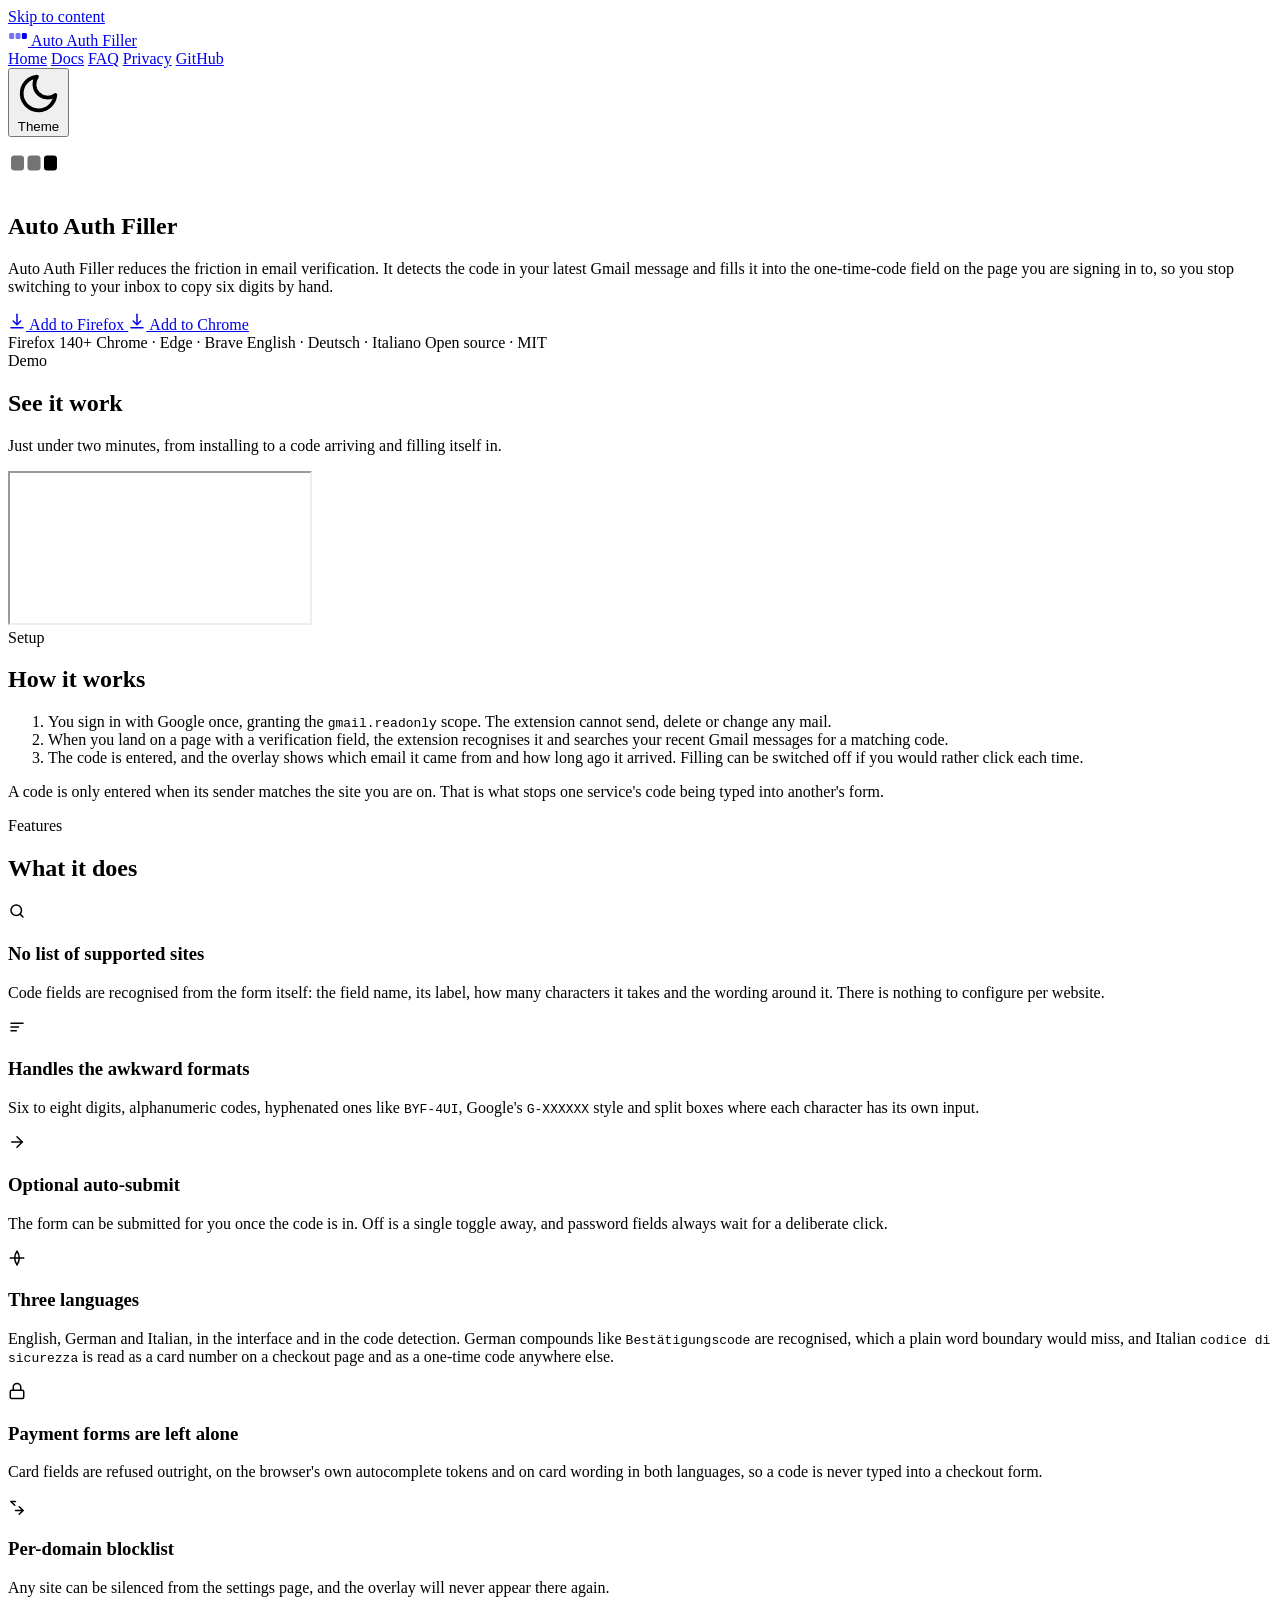
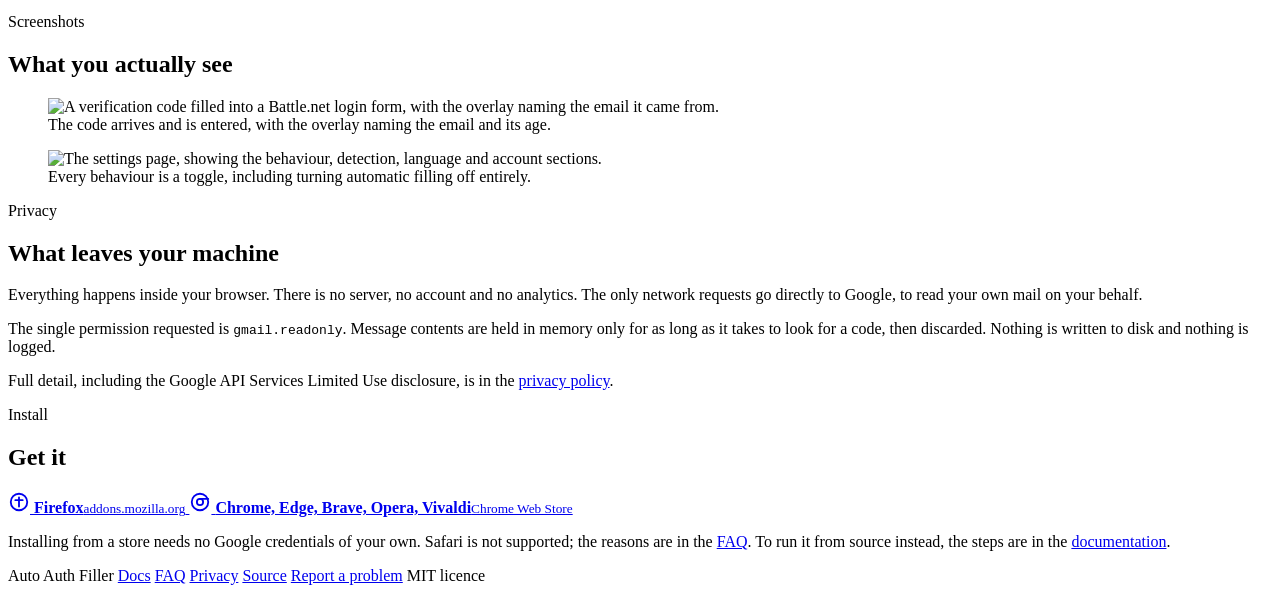
==== commit 6c7a1cd4: "Add Italian, sign-in links and a bug report Italian, in the interface and in the detection. The inte" ====
--- a/site/index.html
+++ b/site/index.html
@@ -104,7 +104,7 @@
       <div class="badges">
         <span class="badge">Firefox 140+</span>
         <span class="badge">Chrome &middot; Edge &middot; Brave</span>
-        <span class="badge">English &middot; Deutsch</span>
+        <span class="badge">English &middot; Deutsch &middot; Italiano</span>
         <span class="badge">Open source &middot; MIT</span>
       </div>
     </section>
@@ -183,11 +183,13 @@
         </div>
         <div class="card feature">
           <span class="feature-icon" aria-hidden="true"><svg viewBox="0 0 24 24" width="18" height="18" fill="none" stroke="currentColor" stroke-width="2" stroke-linecap="round" aria-hidden="true" focusable="false"><path d="M3 12h18" /><path d="M12 3a15 15 0 0 1 0 18" /><path d="M12 3a15 15 0 0 0 0 18" /></svg></span>
-          <h3>English and German</h3>
-          <p>
-            Both the interface and the code detection. German compounds like
-            <code>Best&auml;tigungscode</code> are recognised, which a plain word
-            boundary would miss.
+          <h3>Three languages</h3>
+          <p>
+            English, German and Italian, in the interface and in the code
+            detection. German compounds like <code>Best&auml;tigungscode</code> are
+            recognised, which a plain word boundary would miss, and Italian
+            <code>codice di sicurezza</code> is read as a card number on a
+            checkout page and as a one-time code anywhere else.
           </p>
         </div>
         <div class="card feature">
